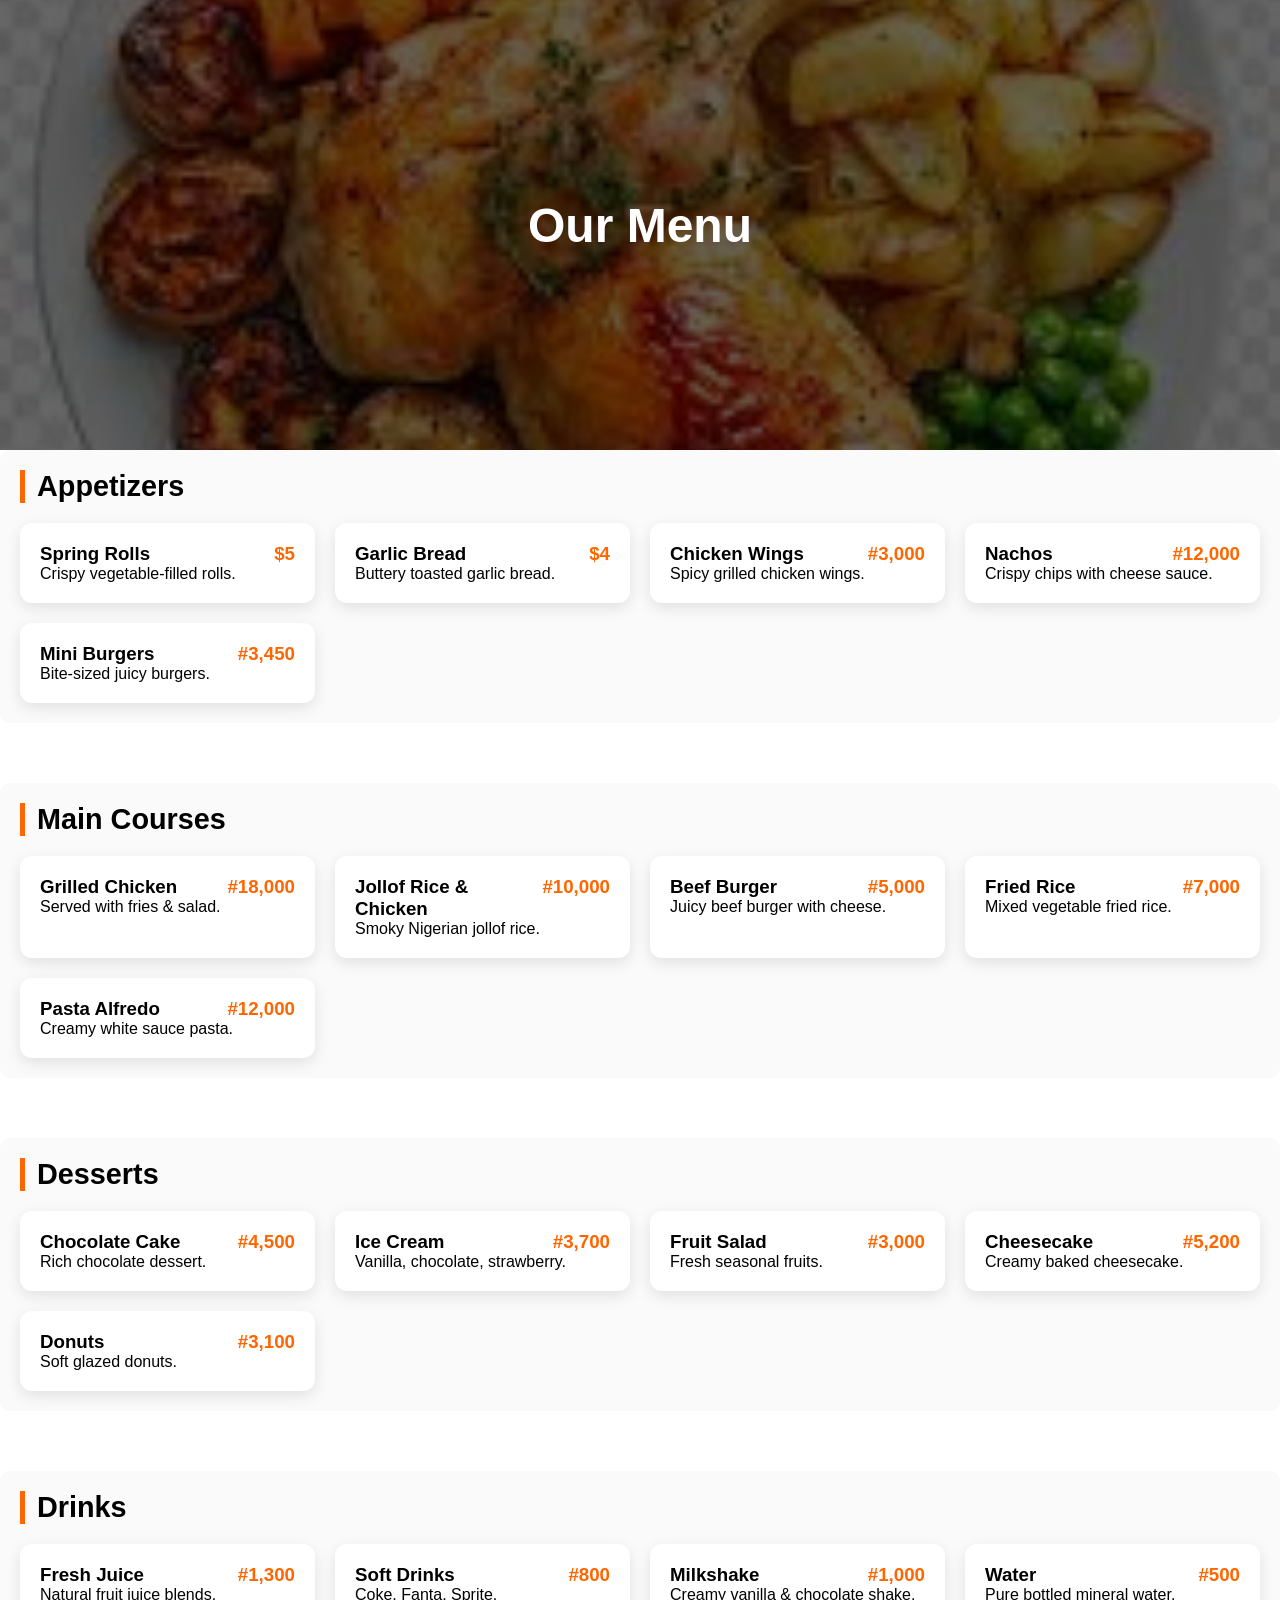
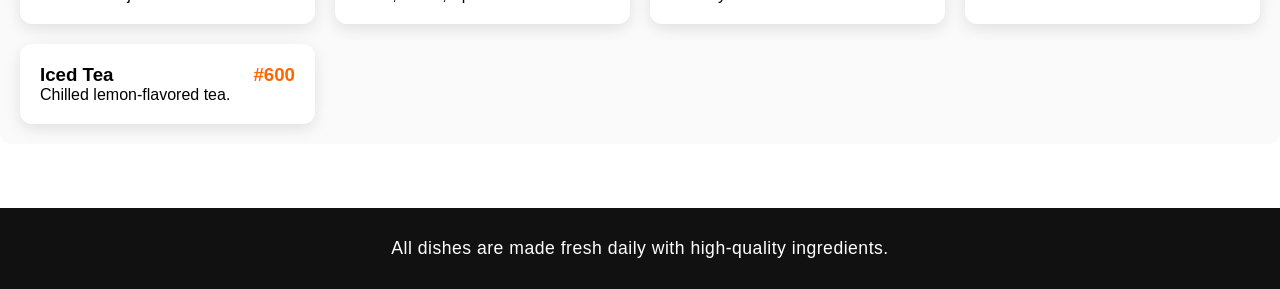
==== index.html @ b1b82299 "A modern, responsive restaurant website built with HTML and CSS. It features a clean design, menu, a" ====
<!DOCTYPE html>
<html lang="en">
<head>
    <meta charset="UTF-8">
    <meta name="viewport" content="width=device-width, initial-scale=1.0">
    <title>Our Menu - Urban Bites</title>

    <link rel="stylesheet" href="./css/sytles.css">
</head>
<body>

<!-- HERO -->
<section class="menu-hero">
    <div class="overlay">
        <h1>Our Menu</h1>
    </div>
</section>

<!-- MENU CONTAINER -->
<section class="menu-container">

    <!-- APPETIZERS -->
    <div class="category">
        <h2>Appetizers</h2>
        <div class="grid">

            <div class="card">
                <h3>Spring Rolls <span>$5</span></h3>
                <p>Crispy vegetable-filled rolls.</p>
            </div>

            <div class="card">
                <h3>Garlic Bread <span>$4</span></h3>
                <p>Buttery toasted garlic bread.</p>
            </div>

            <div class="card">
                <h3>Chicken Wings <span>#3,000</span></h3>
                <p>Spicy grilled chicken wings.</p>
            </div>

            <div class="card">
                <h3>Nachos <span>#12,000</span></h3>
                <p>Crispy chips with cheese sauce.</p>
            </div>

            <div class="card">
                <h3>Mini Burgers <span>#3,450</span></h3>
                <p>Bite-sized juicy burgers.</p>
            </div>

        </div>
    </div>

    <!-- MAIN COURSES -->
    <div class="category">
        <h2>Main Courses</h2>
        <div class="grid">

            <div class="card">
                <h3>Grilled Chicken <span>#18,000</span></h3>
                <p>Served with fries & salad.</p>
            </div>

            <div class="card">
                <h3>Jollof Rice & Chicken <span>#10,000</span></h3>
                <p>Smoky Nigerian jollof rice.</p>
            </div>

            <div class="card">
                <h3>Beef Burger <span>#5,000</span></h3>
                <p>Juicy beef burger with cheese.</p>
            </div>

            <div class="card">
                <h3>Fried Rice <span>#7,000</span></h3>
                <p>Mixed vegetable fried rice.</p>
            </div>

            <div class="card">
                <h3>Pasta Alfredo <span>#12,000</span></h3>
                <p>Creamy white sauce pasta.</p>
            </div>

        </div>
    </div>

    <!-- DESSERTS -->
    <div class="category">
        <h2>Desserts</h2>
        <div class="grid">

            <div class="card">
                <h3>Chocolate Cake <span>#4,500</span></h3>
                <p>Rich chocolate dessert.</p>
            </div>

            <div class="card">
                <h3>Ice Cream <span>#3,700</span></h3>
                <p>Vanilla, chocolate, strawberry.</p>
            </div>

            <div class="card">
                <h3>Fruit Salad <span>#3,000</span></h3>
                <p>Fresh seasonal fruits.</p>
            </div>

            <div class="card">
                <h3>Cheesecake <span>#5,200</span></h3>
                <p>Creamy baked cheesecake.</p>
            </div>

            <div class="card">
                <h3>Donuts <span>#3,100</span></h3>
                <p>Soft glazed donuts.</p>
            </div>

        </div>
    </div>

    <!-- DRINKS -->
    <div class="category">
        <h2>Drinks</h2>
        <div class="grid">

            <div class="card">
                <h3>Fresh Juice <span>#1,300</span></h3>
                <p>Natural fruit juice blends.</p>
            </div>

            <div class="card">
                <h3>Soft Drinks <span>#800</span></h3>
                <p>Coke, Fanta, Sprite.</p>
            </div>

            <div class="card">
                <h3>Milkshake <span>#1,000</span></h3>
                <p>Creamy vanilla & chocolate shake.</p>
            </div>

            <div class="card">
                <h3>Water <span>#500</span></h3>
                <p>Pure bottled mineral water.</p>
            </div>

            <div class="card">
                <h3>Iced Tea <span>#600</span></h3>
                <p>Chilled lemon-flavored tea.</p>
            </div>

        </div>
    </div>

</section>

<!-- NOTE -->
<section class="note">
    <p>All dishes are made fresh daily with high-quality ingredients.</p>
</section>

</body>
</html>
---- css/sytles.css ----
/* RESET */
* {
    margin: 0;
    padding: 0;
    box-sizing: border-box;
    font-family: 'Segoe UI', sans-serif;
}

/* HERO */
.menu-hero {
    height: 50vh;
    background:  url('./image/images3.jpg') center/cover no-repeat;
    position: relative;
    color: rgba(12 , 37, 27);
}

.overlay {
    background: rgba(0,0,0,0.6);
    height: 100%;
    display: flex;
    flex-direction: column;
    justify-content: center;
    align-items: center;
    color:white;
    text-align: center;
}

.overlay h1 {
    font-size: 3rem;
}

.overlay p {
    margin-top: 10px;
    font-size: 1.2rem;
}

/* MENU TABS */

.menu-tabs {
    display: flex;
    justify-content: center;
    gap: 15px;
    margin: 30px 0;
    margin-bottom: 30px;
}

.tab-btn {
    padding: 10px 20px;
    border: none;
    background: #eee;
    cursor: pointer;
    border-radius: 20px;
    transition: 0.3s;
}

.tab-btn.active,
.tab-btn:hover {
    background: #ff6600;
    color: white;
}

/* CONTENT */
.menu-content {
    padding: 20px 10%;
}

.tab-content {
    display: block;
}

.tab-content.active {
    display: block;
}

.category {
    margin-bottom: 60px;
    padding: 20px;
    border-radius: 10px;
    background: #fafafa;
}
.category h2 {
    font-size: 1.8rem;
    margin-bottom: 20px;
    border-left: 5px solid #ff6600;
    padding-left: 12px;
}

/* GRID + CARD (reuse previous styles) */
.grid {
    display: grid;
    grid-template-columns: repeat(auto-fit, minmax(250px, 1fr));
    gap: 20px;
}

.card {
    background: #fff;
    padding: 20px;
    border-radius: 12px;
    box-shadow: 0 5px 15px rgba(0,0,0,0.1);
    transition: 0.3s;
}

.card:hover {
    transform: translateY(-8px);
}

.card h3 {
    display: flex;
    justify-content: space-between;
}

.card span {
    color: #ff6600;
}

.note {
    text-align: center;
    padding: 30px 20px;
    background: #111;
    color: white;
    font-size: 1.1rem;
    font-weight: 500;
    letter-spacing: 0.5px;
    border-top: 4px solid;
}

@media (max-width: 900px) {
    .grid {
        grid-template-columns: repeat(2, 1fr);
    }
}

@media (max-width: 600px) {
    .grid {
        grid-template-columns: 1fr;
    }
}
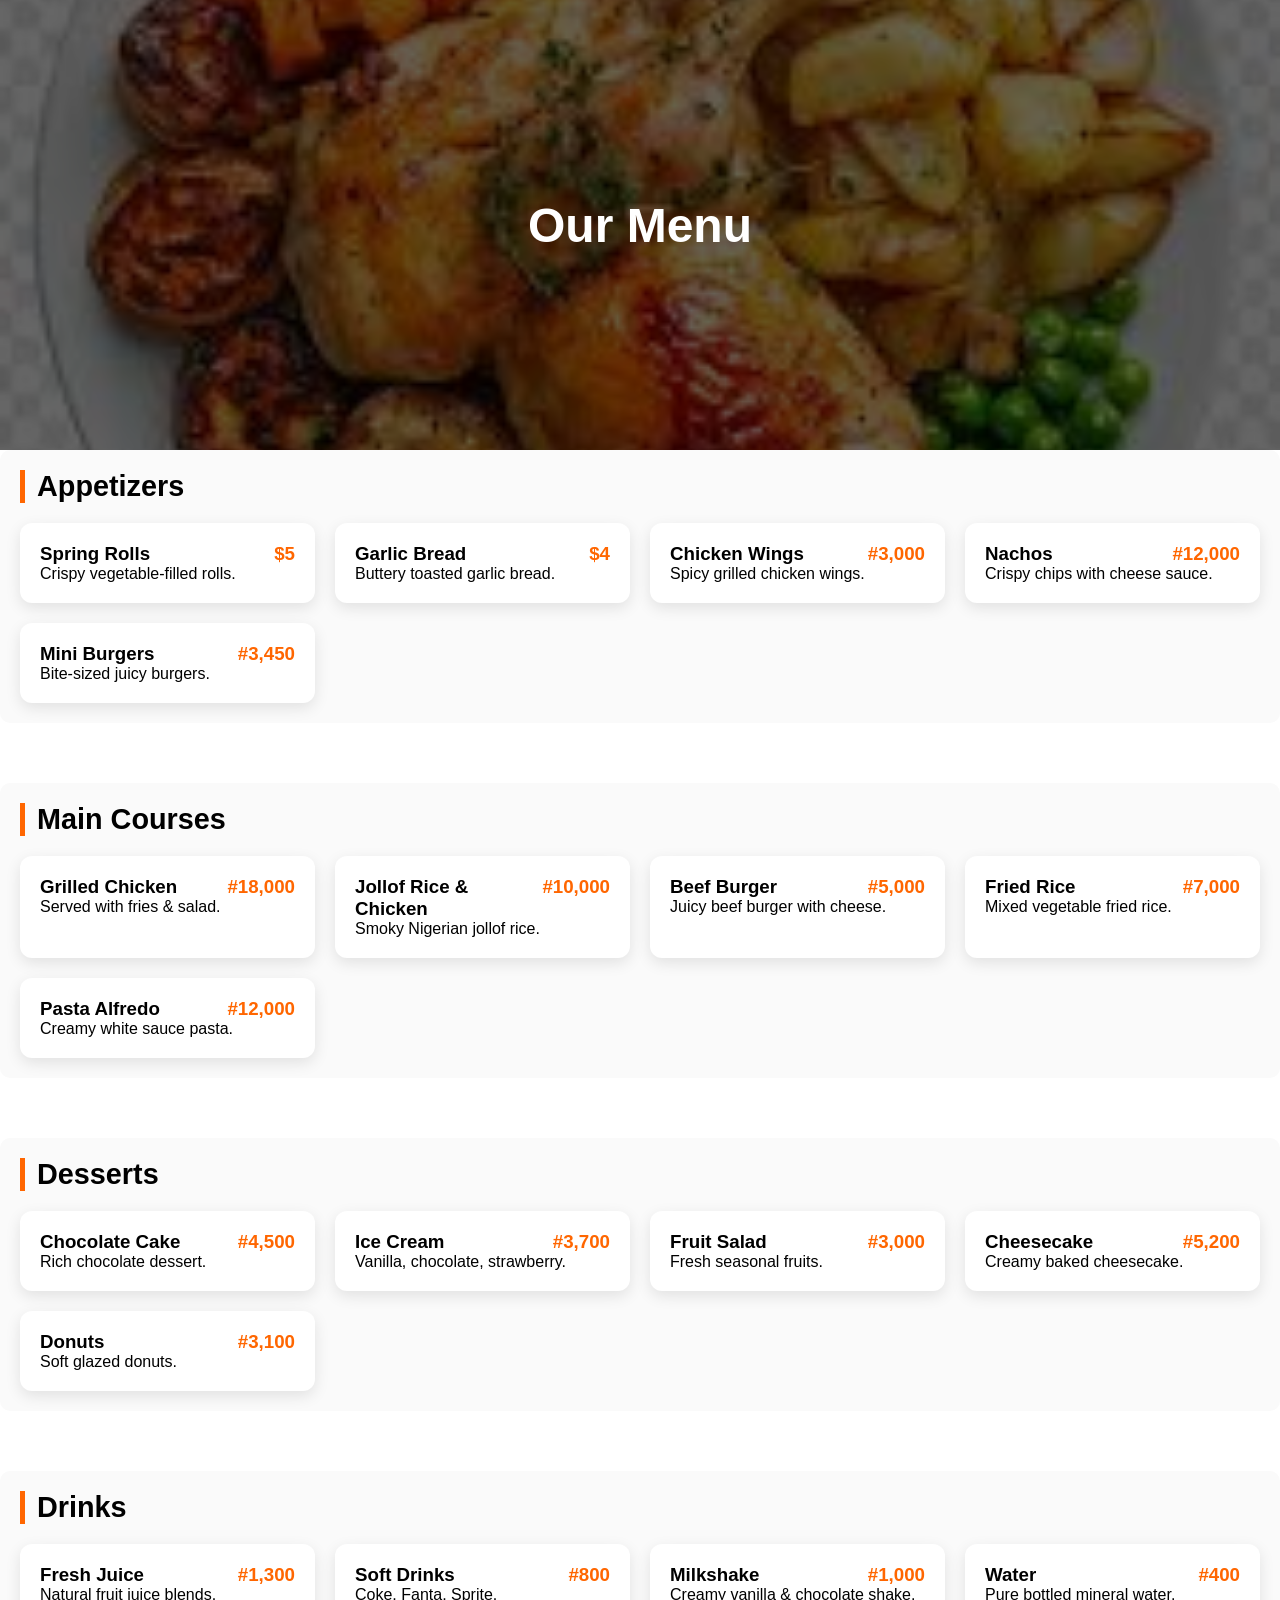
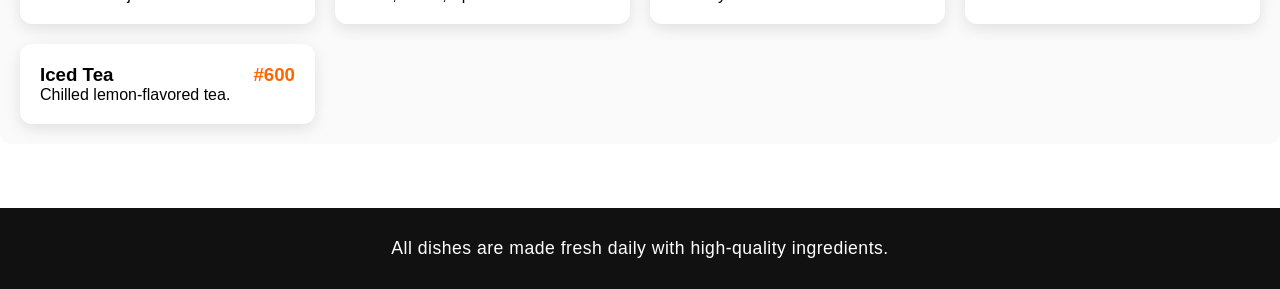
==== commit 754151e9: "update water amount" ====
--- a/index.html
+++ b/index.html
@@ -139,7 +139,7 @@
             </div>
 
             <div class="card">
-                <h3>Water <span>#500</span></h3>
+                <h3>Water <span>#400</span></h3>
                 <p>Pure bottled mineral water.</p>
             </div>
 
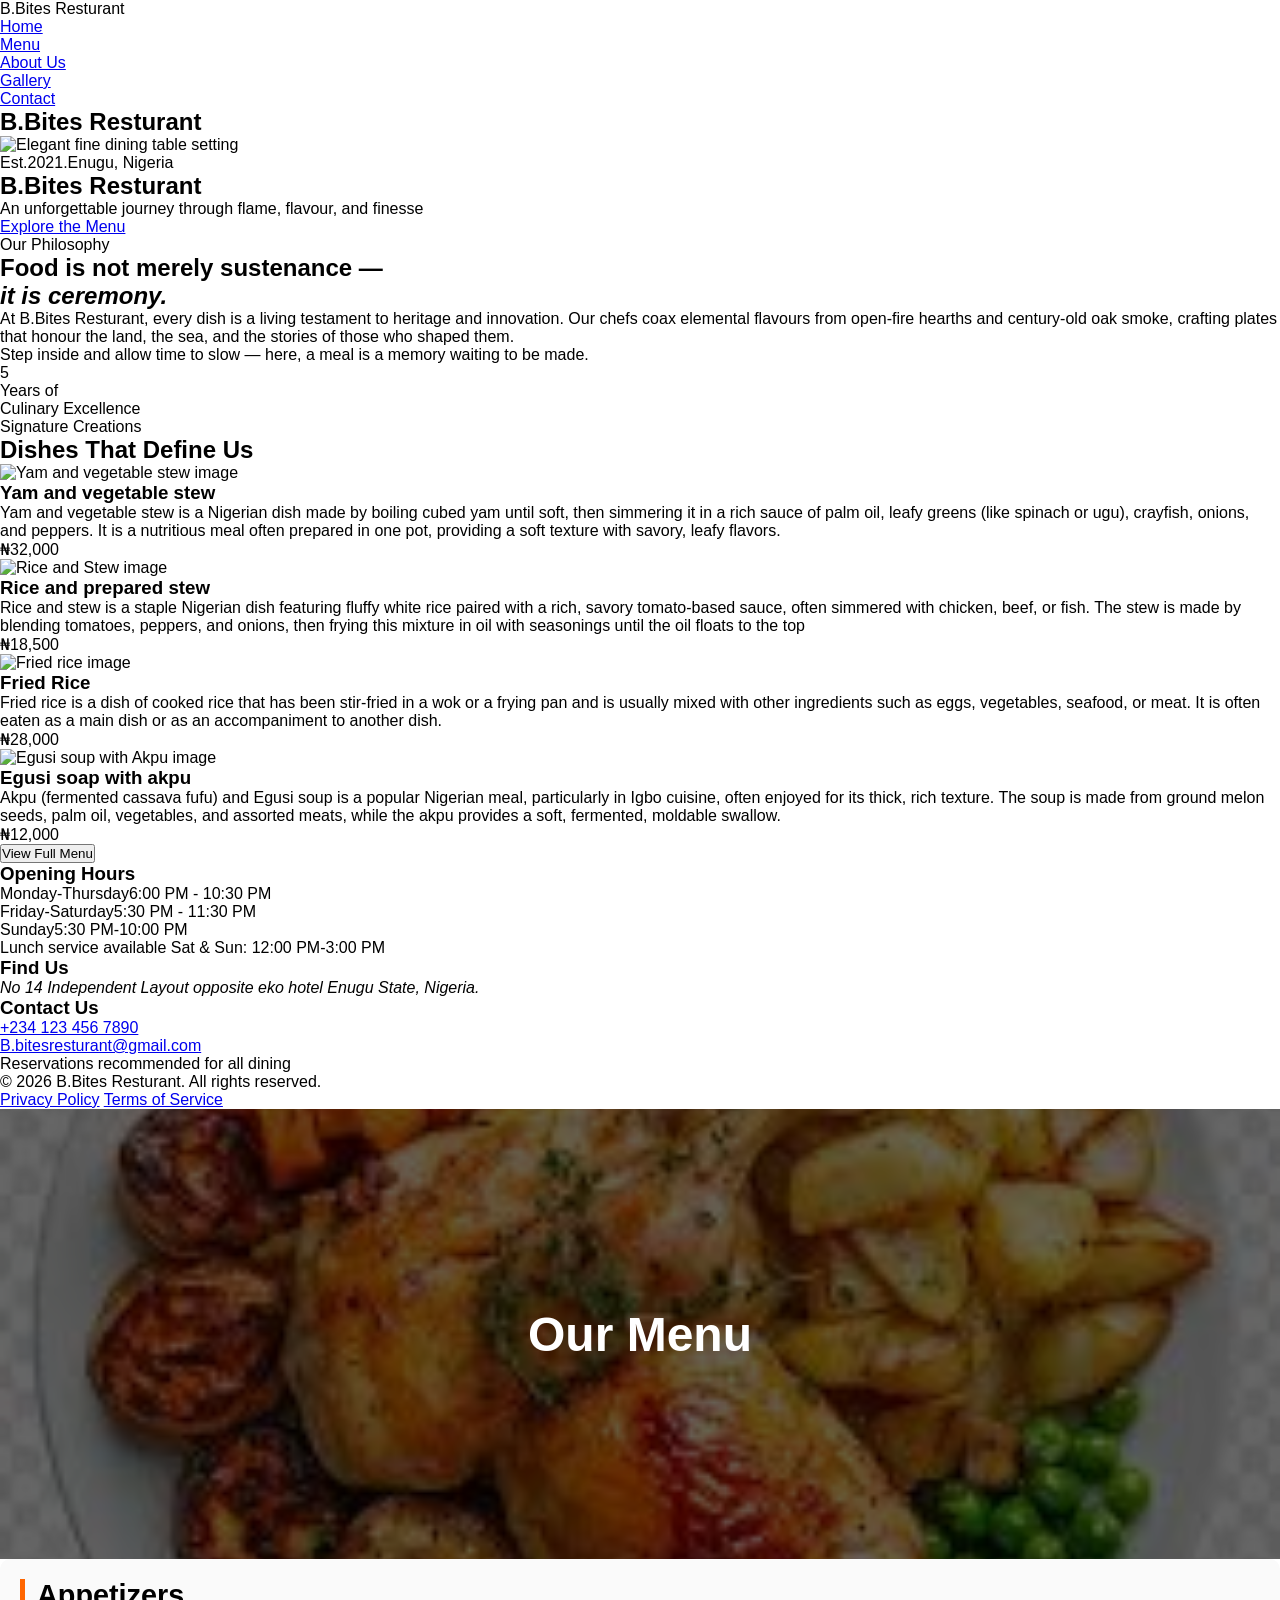
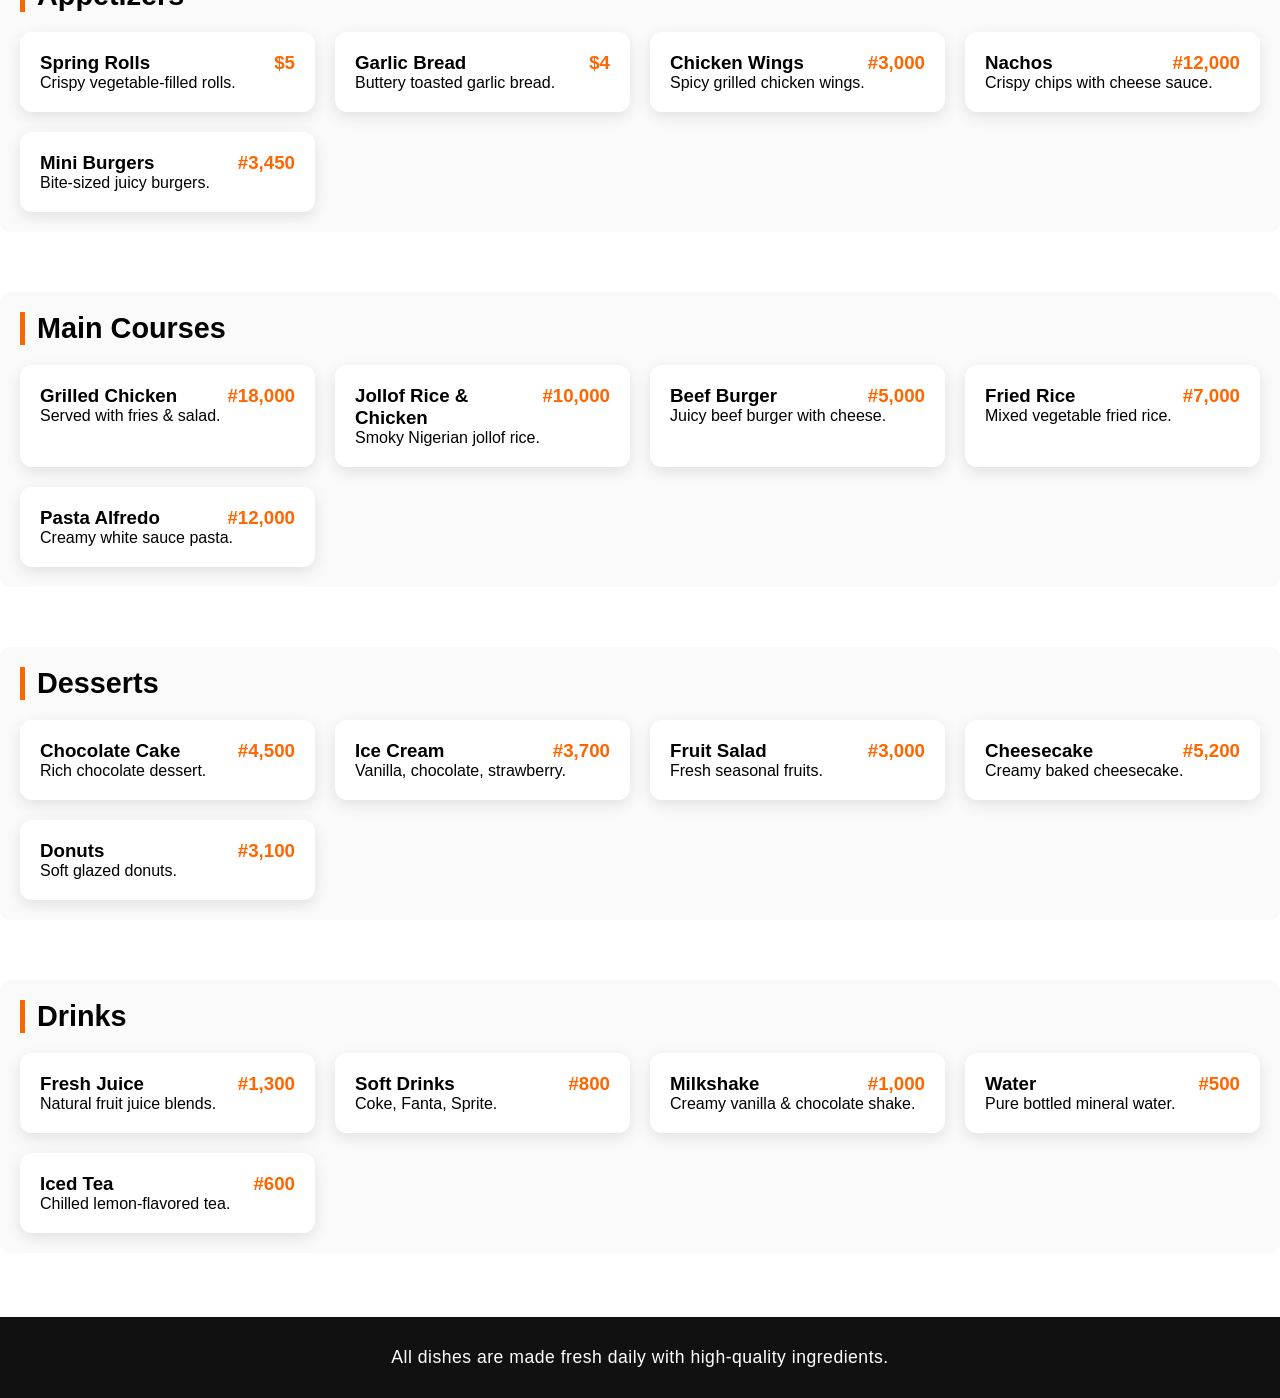
==== commit 88b8c7f7: "feat:add hero/nav section" ====
--- a/index.html
+++ b/index.html
@@ -8,6 +8,197 @@
     <link rel="stylesheet" href="./css/sytles.css">
 </head>
 <body>
+  <!--FONT AWESOME LINK-->
+  <link rel="stylesheet" href="https://cdnjs.cloudflare.com/ajax/libs/font-awesome/7.0.1/css/all.min.css" integrity="sha512-2SwdPD6INVrV/lHTZbO2nodKhrnDdJK9/kg2XD1r9uGqPo1cUbujc+IYdlYdEErWNu69gVcYgdxlmVmzTWnetw==" crossorigin="anonymous" referrerpolicy="no-referrer" />
+
+</head>
+<body>
+
+  <!--NAVIGATION AND HERO SECTION BY NNEKWELUGO CHIJIOKE EMMANUEL-->
+
+  <header class="nav">
+     <nav class="navbar">
+      <div class="nav-logo">
+        <span>B.Bites </span>
+        <span>Resturant</span>
+      </div>
+     <span><i class="fa-solid fa-bars"></i></span>
+      <ul class="nav-links" id="navLinks">
+        <li><a href="index.html">Home</a></li>
+        <li><a href="menu.html">Menu</a></li>
+        <li><a href="about us">About Us</a></li>
+        <li><a href="gallery.html">Gallery</a></li>
+        <li><a href="contact.html">Contact</a></li>
+      </ul>
+    </nav>
+  </header>
+
+  <main>
+
+    <!-- HERO SECTION -->
+    <section class="hero">
+      <h1>B.Bites Resturant</h1>
+      <div class="hero-image">
+      <img
+          src="images/Resturant dining image.jpg"
+          alt="Elegant fine dining table setting"/>
+      </div>
+      <div class="hero-content">
+        <p class="hero-eyebrow">Est.2021.Enugu, Nigeria</p>
+        <h1>B.Bites Resturant</h1>
+        <p>An unforgettable journey through flame, flavour, and finesse</p>
+        <div class="hero-actions">
+          <a href="menu.html" class="hero-button">Explore the Menu</a>
+        </div>
+      </div>
+    </section>
+
+    <!--WELCOME side-->
+    <section class="welcome">
+        <div>
+          <p>Our Philosophy</p>
+        </div>
+        <div class="welcome-body">
+          <h2 class="welcome-heading">
+            Food is not merely sustenance —<br/>
+            <em>it is ceremony.</em>
+          </h2>
+          <p class="welcome-text">
+            At B.Bites Resturant, every dish is a living testament to heritage and innovation. 
+            Our chefs coax elemental flavours from open-fire hearths and century-old oak 
+            smoke, crafting plates that honour the land, the sea, and the stories of those 
+            who shaped them.
+          </p>
+          <p>
+            Step inside and allow time to slow — here, a meal is a memory waiting to be made.
+          </p>
+        <div class="welcome-accent">
+          <div class="accent-number">5</div>
+          <div class="accent-label">Years of<br/>Culinary Excellence</div>
+        </div>
+      </div>
+    </section>
+
+    <!-- FEATURED DISHES-->
+    <section class="dishes">
+      <div class="container">
+        <div class="section-1">
+          <span >Signature Creations</span>
+          <h2>Dishes That Define Us</h2>
+        </div>
+        <div class="dishes-grid">
+
+          <article class="dish-1">
+            <div class="dish-img-wrap">
+              <img
+                src="images/Yam and vegetable stew.jpg"
+                alt="Yam and vegetable stew image"/>
+            </div>
+            <div class="dish-info">
+              <h3 class="dish-name">Yam and vegetable stew</h3>
+              <p class="dish-desc">Yam and vegetable stew is a Nigerian dish made by boiling cubed yam until soft, then simmering it in a rich sauce of palm oil, leafy greens (like spinach or ugu), crayfish, onions, and peppers. It is a nutritious meal often prepared in one pot, providing a soft texture with savory, leafy flavors. </p>
+              <span class="dish-price">₦32,000</span>
+            </div>
+          </article>
+
+          <article class="dish-2">
+            <div class="dish-img-wrap">
+              <img
+                src="images/stew and rice image.jpg"
+                alt="Rice and Stew image"
+              />
+            </div>
+            <div class="dish-info">
+              <h3 class="dish-name">Rice and prepared stew</h3>
+              <p class="dish-desc">Rice and stew is a staple Nigerian dish featuring fluffy white rice paired with a rich, savory tomato-based sauce, often simmered with chicken, beef, or fish. The stew is made by blending tomatoes, peppers, and onions, then frying this mixture in oil with seasonings until the oil floats to the top</p>
+              <span class="dish-price">₦18,500</span>
+            </div>
+          </article>
+
+          <article class="dish-3">
+            <div class="dish-img-wrap">
+              <img
+                src="images/Fried rice.jpg"
+                alt="Fried rice image"/>
+            </div>
+            <div class="dish-info">
+              <h3 class="dish-name">Fried Rice</h3>
+              <p class="dish-desc">Fried rice is a dish of cooked rice that has been stir-fried in a wok or a frying pan and is usually mixed with other ingredients such as eggs, vegetables, seafood, or meat. It is often eaten as a main dish or as an accompaniment to another dish. </p>
+              <span class="dish-price">₦28,000</span>
+            </div>
+          </article>
+
+          <article class="dish-4">
+            <div class="dish-img-wrap">
+              <img
+                src="images/Egusi soup with Akpu.jpg"
+                alt="Egusi soup with Akpu image" 
+                class="dish-img"
+              />
+            </div>
+              <h3 class="disish-categh-name">Egusi soap with akpu</h3>
+              <p class="dish-desc">Akpu (fermented cassava fufu) and Egusi soup is a popular Nigerian meal, particularly in Igbo cuisine, often enjoyed for its thick, rich texture. The soup is made from ground melon seeds, palm oil, vegetables, and assorted meats, while the akpu provides a soft, fermented, moldable swallow.</p>
+              <span class="dish-price">₦12,000</span>
+            </div>
+          </article>
+
+        </div>
+      </div>
+    </section>
+
+    <button>View Full Menu</button>
+    
+    <!-- HOURS & LOCATION -->
+    <section class="info-strip">
+      <div class="container info-grid">
+
+        <div class="info-block">
+          <div class="clock"><i class="fa-solid fa-clock"></i></div>
+          <h3 class="info-heading">Opening Hours</h3>
+          <ul class="info-list">
+            <li><span>Monday-Thursday</span><span>6:00 PM - 10:30 PM</span></li>
+            <li><span>Friday-Saturday</span><span>5:30 PM - 11:30 PM</span></li>
+            <li><span>Sunday</span><span>5:30 PM-10:00 PM</span></li>
+          </ul>
+          <p class="info-note">Lunch service available Sat & Sun: 12:00 PM-3:00 PM</p>
+        </div>
+
+        <div class="info-divider"></div>
+
+        <div class="info-block">
+          <div class="info-icon"><i class="fa-solid fa-info"></i></div>
+          <h3 class="info-heading">Find Us</h3>
+          <address class="info-address">
+            No 14 Independent Layout opposite eko hotel Enugu State, Nigeria.
+          </address>
+        </div>
+
+        <div class="info-divider"></div>
+
+        <div class="info-block">
+          <div class="info-icon"><i class="fa-solid fa-square-phone"></i></div>
+          <h3 class="info-heading">Contact Us</h3>
+          <p class="info-contact"><a href="tel:+2341234567890">+234 123 456 7890</a></p>
+          <p class="info-contact"><a href="mailtoB.bitesresturant@gmail.com">B.bitesresturant@gmail.com</a></p>
+          <p class="info-note">Reservations recommended for all dining</p>
+        </div>
+</div>
+    </section>
+
+  </main>
+
+  <!--  FOOTER -->
+  <footer class="footer">
+   <div class="footer-bottom">
+      <p>&copy; 2026 B.Bites Resturant. All rights reserved.</p>
+      <div class="footer-legal">
+        <a href="#">Privacy Policy</a>
+        <a href="#">Terms of Service</a>
+      </div>
+    </div>
+  </footer>
+</body>
+</html>
 
 <!-- HERO -->
 <section class="menu-hero">
@@ -139,7 +330,7 @@
             </div>
 
             <div class="card">
-                <h3>Water <span>#400</span></h3>
+                <h3>Water <span>#500</span></h3>
                 <p>Pure bottled mineral water.</p>
             </div>
 
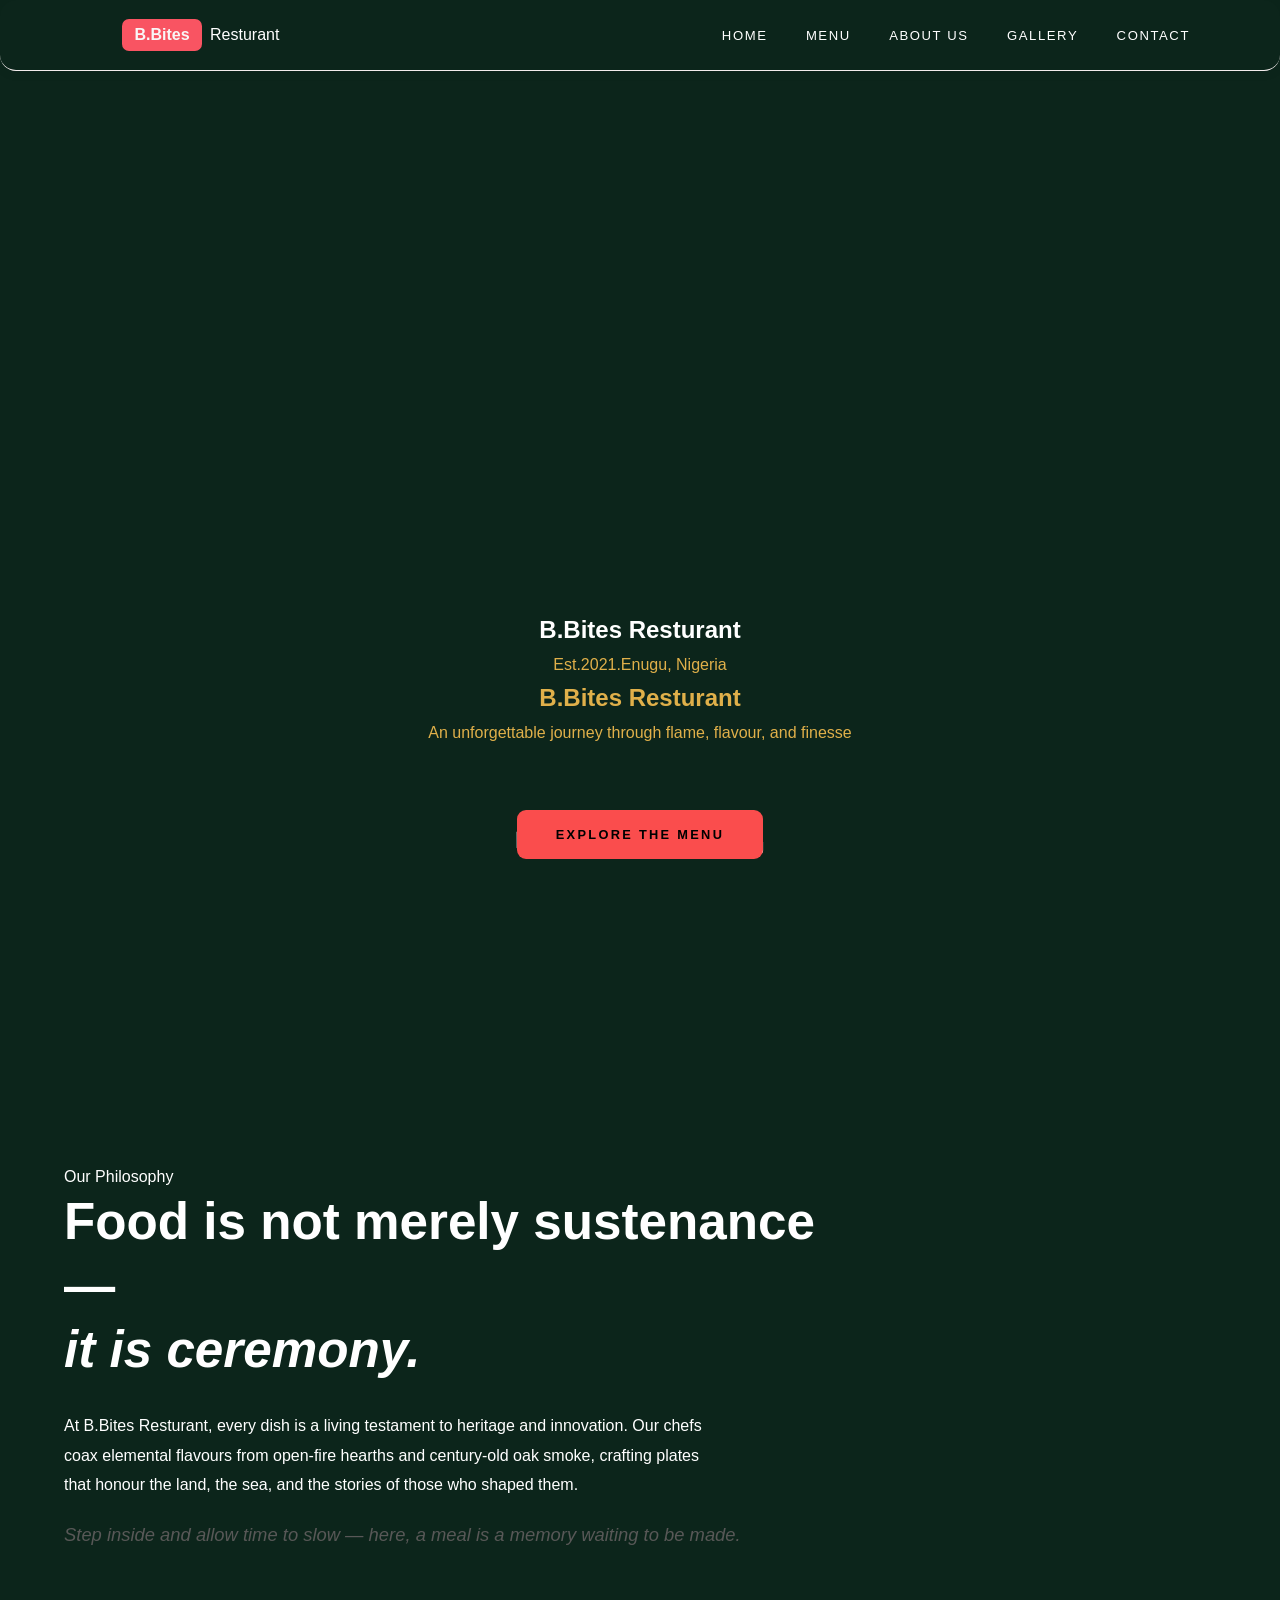
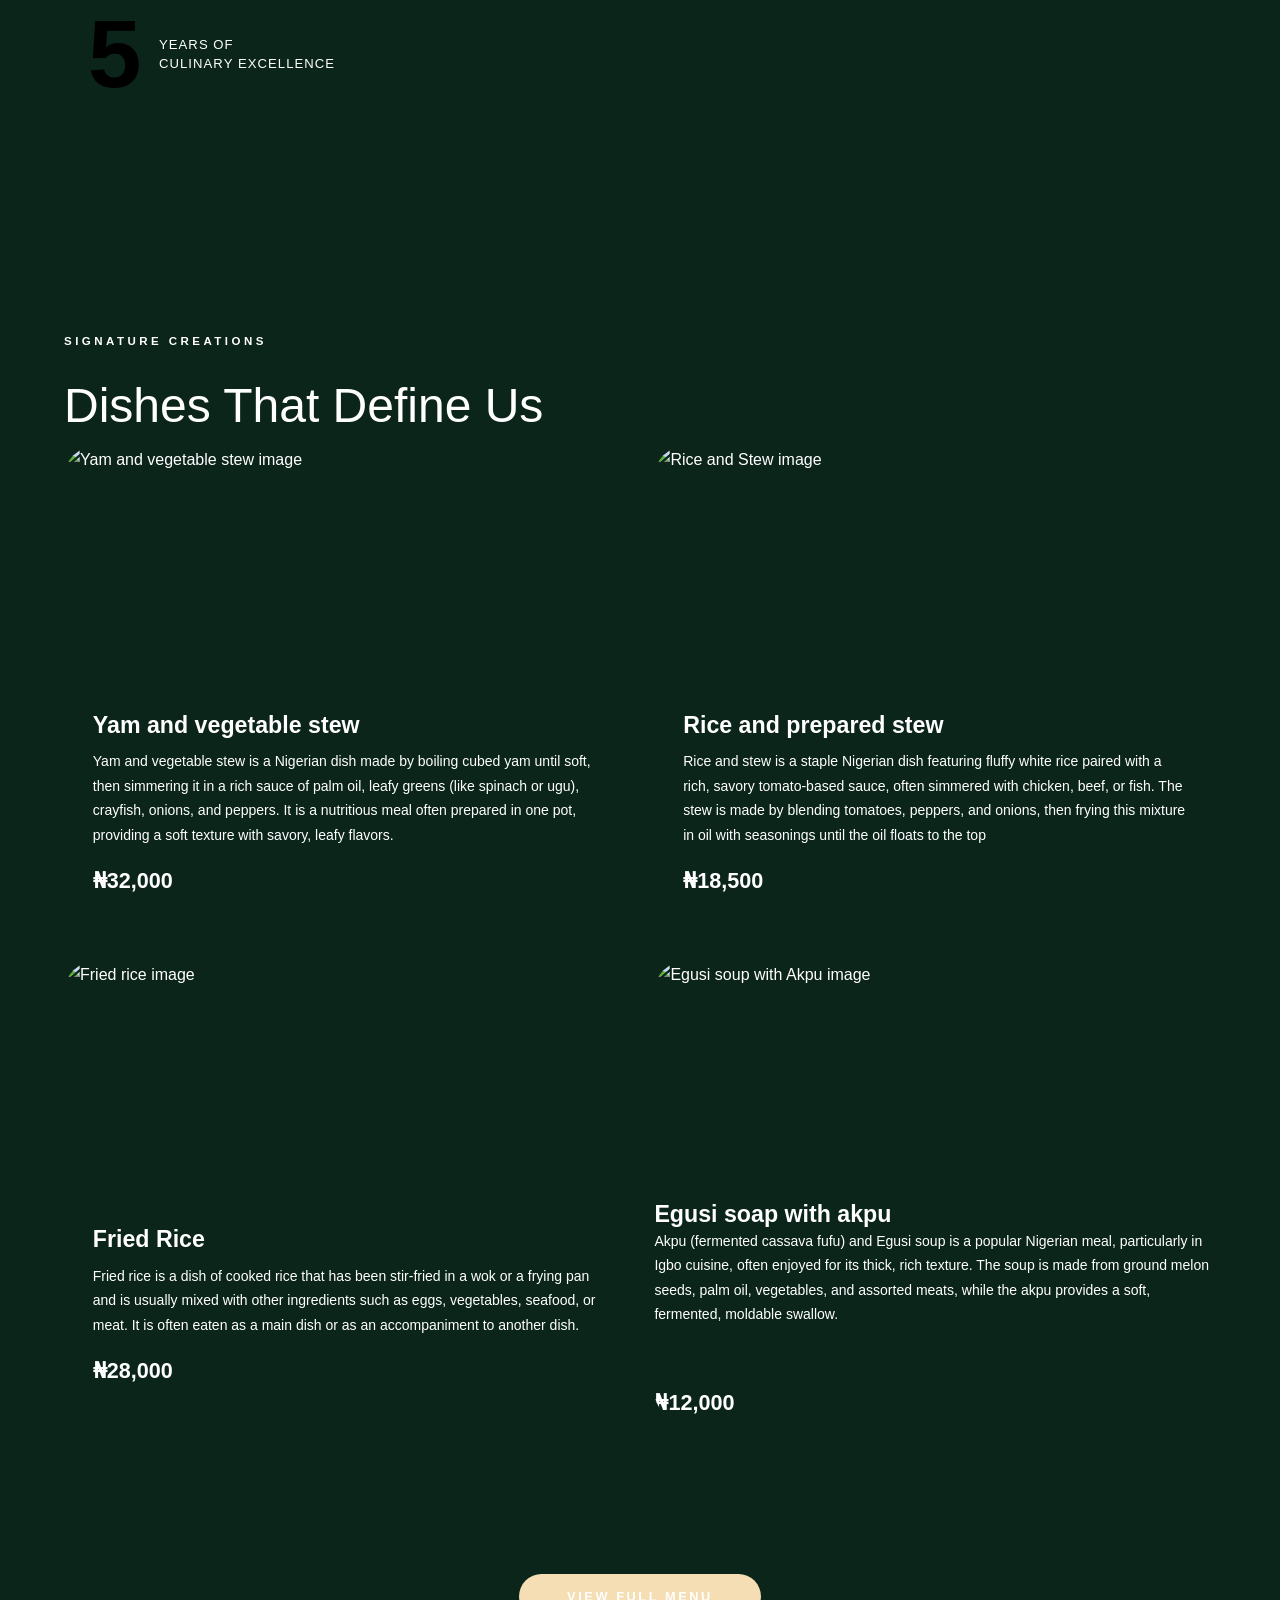
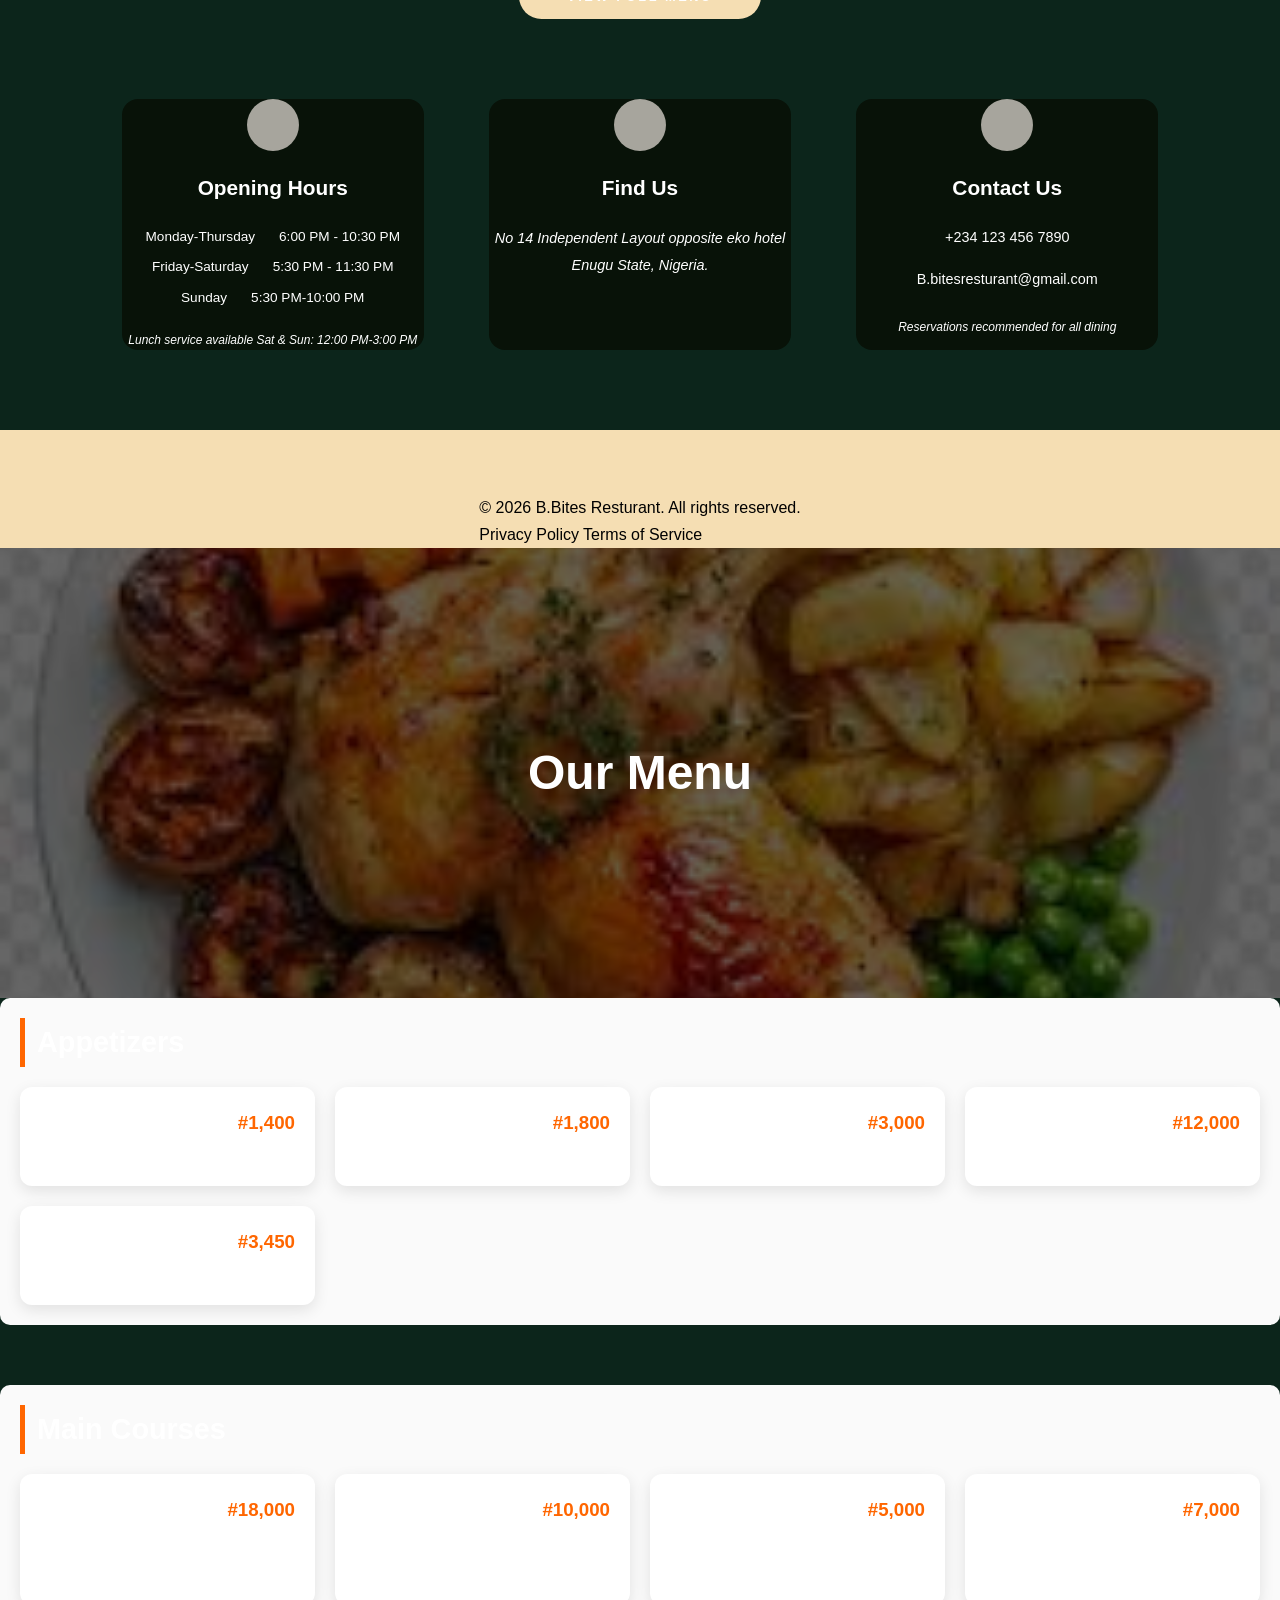
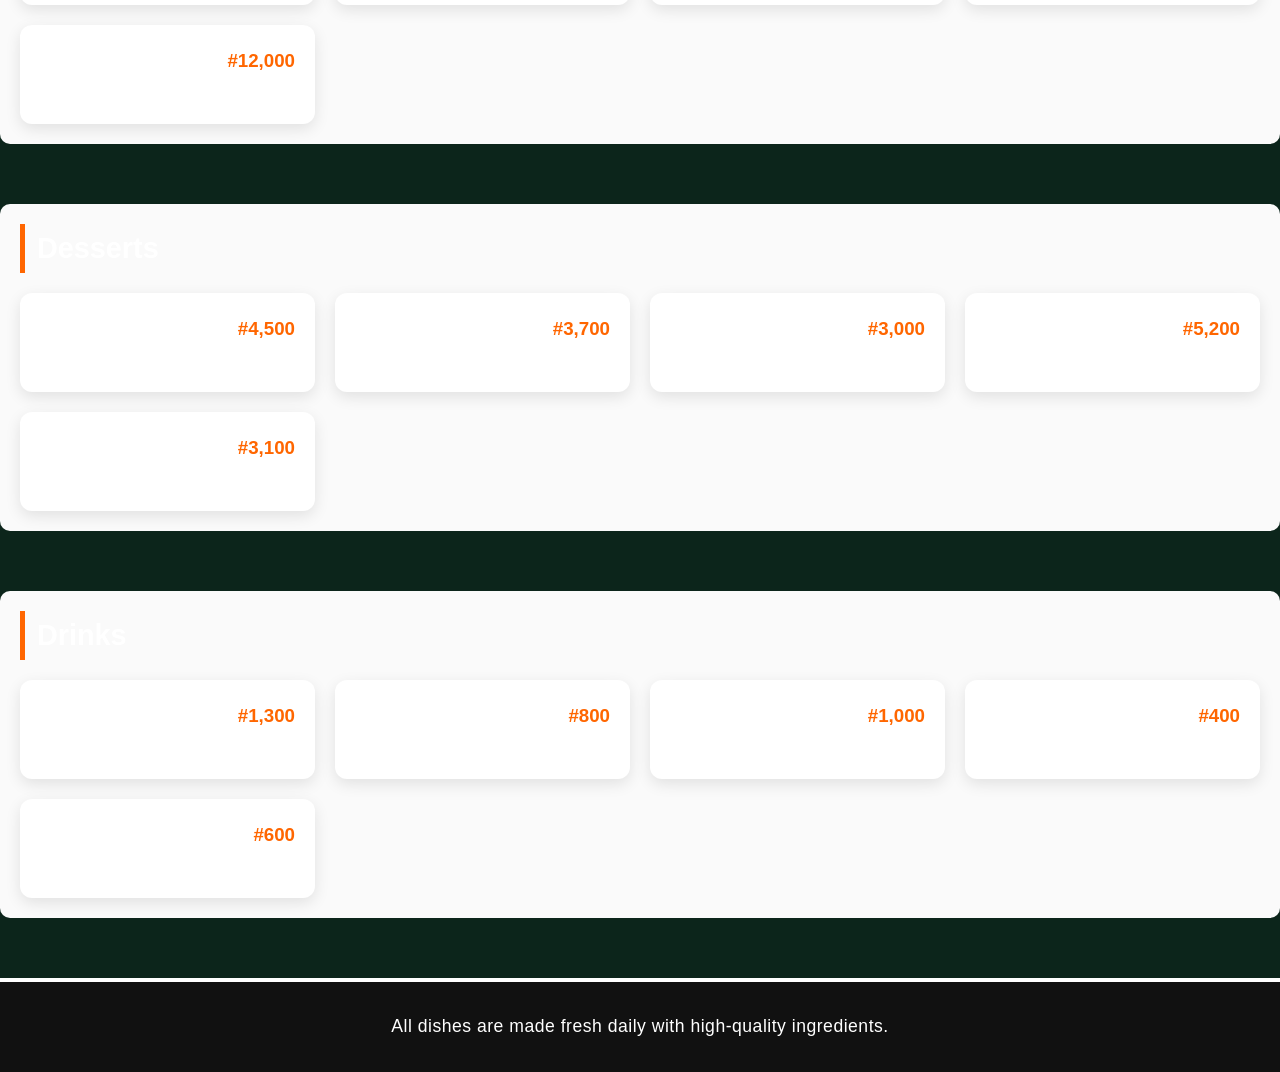
==== commit a2c4a4f6: "Merge d040951d40df45c15a6e713cb26ddc116a1fbc44 into 90fe5f5bc59bd21329e10acb26835ea986e03c39" ====
--- a/index.html
+++ b/index.html
@@ -216,12 +216,12 @@
         <div class="grid">
 
             <div class="card">
-                <h3>Spring Rolls <span>$5</span></h3>
+                <h3>Spring Rolls <span>#1,400</span></h3>
                 <p>Crispy vegetable-filled rolls.</p>
             </div>
 
             <div class="card">
-                <h3>Garlic Bread <span>$4</span></h3>
+                <h3>Garlic Bread <span>#1,800</span></h3>
                 <p>Buttery toasted garlic bread.</p>
             </div>
 
@@ -330,7 +330,7 @@
             </div>
 
             <div class="card">
-                <h3>Water <span>#500</span></h3>
+                <h3>Water <span>#400</span></h3>
                 <p>Pure bottled mineral water.</p>
             </div>
 
--- a/css/sytles.css
+++ b/css/sytles.css
@@ -4,6 +4,649 @@
     padding: 0;
     box-sizing: border-box;
     font-family: 'Segoe UI', sans-serif;
+}
+html {
+  scroll-behavior: smooth;
+  font-size: 16px;
+}
+
+body {
+  font-family: sans-serif;
+  color: white;
+  line-height: 1.7;
+  -webkit-font-smoothing: antialiased;
+  overflow-x: hidden;
+  background-color: rgb(12,37,27) ;
+}
+
+
+img {
+  display: block;
+  max-width: 100%;
+  height: auto;
+}
+
+a {
+  text-decoration: none;
+  color: inherit;
+  transition: color var(--transition);
+}
+
+ul {
+  list-style: none;
+}
+
+
+
+.container {
+  width: 90%;
+  max-width: 1200px;
+  margin: 0 auto;
+}
+
+/* NAVIGATION  */
+.nav {
+  position: sticky;
+  top: 0;
+  z-index: 1000;        
+  background-color: rgb(12,37,27) ;
+  border-bottom: 1px solid rgb(243, 236, 236);
+  box-shadow: 0 2px 12px rgba(0,0,0,0.06);
+  border-radius: 1rem;
+}
+
+.navbar {
+  display: flex;
+  align-items: center;
+  justify-content: space-between;
+  max-width: 1100px;
+  margin: 0 auto;
+  height: 70px;
+  
+}
+
+/* Logo — two spans I styled differently */
+.nav-logo {
+   display: flex;
+    gap: 0.5rem;
+    align-items: center;
+    margin: 2rem;
+}
+
+.nav-logo span:nth-child(1) {
+    background-color: rgb(249, 84, 98);
+    color: rgb(249, 246, 246);
+    display: flex;
+    justify-content: center;
+    align-items: center;
+    width: 5rem;
+    height: 2rem;
+    font-weight: 600;
+    border-radius: 7px;
+}
+
+
+
+/* Hamburger icon — hidden on desktop, shown on mobile */
+.navbar > span {
+  display: flex;
+  font-size: 1.4rem;
+  cursor: pointer;
+}
+.nav-links {
+  display: flex;
+  gap: 2.4rem;
+  align-items: center;
+}
+
+.nav-links li a {
+  font-family: var(--ff-body);
+  font-size: 0.82rem;
+  font-weight: 500;
+  letter-spacing: 0.12em;
+  text-transform: uppercase;
+  color: var(--clr-cream-dim);
+  position: relative;
+  padding-bottom: 4px;
+}
+
+.nav-links li a::after {
+  content: '';
+  position: absolute;
+  bottom: 0;
+  left: 0;
+  width: 0;
+  height: 1px;
+  background: var(--clr-gold);
+  transition: width var(--transition);
+}
+
+.nav-links li a:hover {
+  color: blue;
+}
+
+
+
+/* Hamburger icon (mobile) */
+.navbar > span {
+  display: none;
+  font-size: 1.4rem;
+  color: var(--clr-gold);
+  cursor: pointer;
+}
+
+/* HERO SECTION */
+.hero {
+  position: relative;
+  min-height: 100vh;
+  display: flex;
+  flex-direction: column;
+  align-items: center;
+  justify-content: flex-end;
+  overflow: hidden;
+  padding-bottom: 7rem;
+}
+
+
+.hero-image {
+  position: absolute;
+  
+}
+
+.hero-image img {
+  width: 100%;
+  height: 100%;
+  object-fit: cover;
+  transform: scale(1.04);
+  
+}
+
+/* Hero content overlay */
+.hero-content {
+  position: relative;
+  z-index: 2;
+  text-align: center;
+  max-width: 700px;
+  padding: 0 1.5rem;
+  color: rgb(224, 176, 74);
+  animation: fadeUp 1.1s 0.3s both ease-out;
+}
+
+@keyframes fadeUp {
+  from { opacity: 0; transform: translateY(32px); }
+  to   { opacity: 1; transform: translateY(0); }
+}
+
+.hero-actions {
+  display: flex;
+  justify-content: center;
+  gap: 1rem;
+}
+
+.hero-button {
+  display: inline-block;
+  padding: 0.85rem 2.4rem;
+  background: rgb(250, 77, 77);
+  border-radius: 9px;
+  color: #000;
+  font-family: var(--ff-body);
+  font-size: 0.8rem;
+  font-weight: 600;
+  letter-spacing: 0.18em;
+  margin-top: 4rem;
+  text-transform: uppercase;
+  transition: background var(--transition), transform var(--transition), box-shadow var(--transition);
+}
+
+.hero-button:hover {
+  background: rgb(209, 209, 83);
+  transform: translateY(-2px);
+  box-shadow: 0 12px 30px rgba(200, 134, 58, 0.35);
+}
+
+.welcome {
+  background-color: rgb(12,37,27) ;
+  padding: 7rem 5%;
+  position: relative;
+  overflow: hidden;
+  margin-top: 5rem;
+}
+.welcome-body {
+  max-width: 760px;
+}
+
+.welcome-heading {
+  font-family: 'Gill Sans', 'Gill Sans MT', Calibri, 'Trebuchet MS', sans-serif;
+  font-size: clamp(2rem, 4vw, 3.4rem);
+  font-weight: 900;
+  line-height: 1.25;
+  color: var(--clr-cream);
+  margin-bottom: 1.8rem;
+}
+
+.welcome-text {
+  font-size: 1rem;
+  color: var(--clr-text-muted);
+  line-height: 1.85;
+  margin-bottom: 1.2rem;
+  max-width: 640px;
+}
+
+.welcome-body > p:nth-child(3) {
+  font-family: var(--ff-display);
+  font-size: 1.15rem;
+  font-style: italic;
+  color: rgb(88, 88, 87);
+  margin-bottom: 2.5rem;
+}
+
+/* Stats accent */
+.welcome-accent {
+  display: inline-flex;
+  align-items: center;
+  gap: 1.1rem;
+  padding-left: 1.5rem;
+  margin-top: 1rem;
+}
+
+.accent-number {
+  font-family: var(--ff-display);
+  font-size: 6rem;
+  font-weight: 700;
+  color: black;
+  line-height: 1;
+}
+
+.accent-label {
+  font-family: var(--ff-body);
+  font-size: 0.82rem;
+  font-weight: 500;
+  letter-spacing: 0.08em;
+  text-transform: uppercase;
+  color: var(--clr-cream-dim);
+  line-height: 1.5;
+}
+
+/* dishes section */
+.dishes {
+  padding: 7rem 0;
+  background-color: rgb(12,37,27) ;
+}
+
+.section {
+  text-align: center;
+  margin-bottom: 3.5rem;
+}
+
+.section-1 span {
+  display: inline-block;
+  font-family: var(--ff-body);
+  font-size: 0.72rem;
+  font-weight: 600;
+  letter-spacing: 0.3em;
+  text-transform: uppercase;
+  color: var(--clr-gold);
+  margin-bottom: 0.8rem;
+}
+
+.section-1 h2 {
+  font-family: var(--ff-display);
+  font-size: clamp(2rem, 4vw, 3rem);
+  font-weight: 400;
+  color: var(--clr-cream);
+}
+
+/* Dish grid: 2 columns on desktop */
+.dishes-grid {
+  display: grid;
+  grid-template-columns: repeat(2, 1fr);
+  gap: 1.8rem;
+}
+
+/* Dish card base */
+.dishes-grid > article {
+  background: var(--clr-surface);
+  border: 1px solid var(--clr-border);
+  border-radius: 2rem;
+  overflow: hidden;
+  transition: transform var(--transition), box-shadow var(--transition), border-color var(--transition);
+  display: flex;
+  flex-direction: column;
+}
+
+.dishes-grid > article:hover {
+  transform: translateY(-6px);
+  box-shadow: var(--shadow-card), var(--shadow-glow);
+  border-color: rgba(200, 134, 58, 0.4);
+}
+
+/* Image wrapper */
+.dish-img-wrap {
+  position: relative;
+  overflow: hidden;
+  height: 240px;
+}
+
+.dish-img-wrap img {
+  width: 100%;
+  height: 100%;
+  object-fit: cover;
+  transition: transform 0.65s cubic-bezier(0.4, 0, 0.2, 1);
+}
+
+.dishes-grid > article:hover .dish-img-wrap img {
+  transform: scale(1.06);
+}
+
+/* Badge */
+.dish-badge {
+  position: absolute;
+  top: 1rem;
+  left: 1rem;
+  background: var(--clr-gold);
+  color: var(--clr-bg);
+  font-family: var(--ff-body);
+  font-size: 0.65rem;
+  font-weight: 700;
+  letter-spacing: 0.15em;
+  text-transform: uppercase;
+  padding: 0.3rem 0.75rem;
+  border-radius: 2px;
+}
+
+/* Dish info */
+.dish-info {
+  padding: 1.6rem 1.8rem 2rem;
+  display: flex;
+  flex-direction: column;
+  gap: 0.6rem;
+  flex: 1;
+}
+
+.dish-name,
+.disish-categh-name {
+  font-family: var(--ff-display);
+  font-size: 1.45rem;
+  font-weight: 600;
+  color: var(--clr-cream);
+  line-height: 1.2;
+}
+
+.dish-desc {
+  font-family: var(--ff-body);
+  font-size: 0.875rem;
+  color: var(--clr-text-muted);
+  line-height: 1.75;
+  flex: 1;
+}
+
+.dish-price {
+  display: inline-block;
+  font-family: var(--ff-display);
+  font-size: 1.35rem;
+  font-weight: 600;
+  color: var(--clr-gold);
+  margin-top: 0.4rem;
+}
+
+/* Fix: dish-3 missing closing div for img-wrap */
+.dish-3 .dish-img-wrap {
+  height: 240px;
+}
+
+/* View Full Menu Button side */
+button {
+  display: block;
+  margin: 2.5rem auto 0;
+  padding: 0.95rem 3rem;
+  background: wheat;
+  border: 1px solid var(--clr-gold);
+  color: var(--clr-gold);
+  font-family: var(--ff-body);
+  font-size: 0.8rem;
+  font-weight: 600;
+  letter-spacing: 0.2em;
+  text-transform: uppercase;
+  border-radius: 5rem;
+  cursor: pointer;
+  transition: background var(--transition), color var(--transition), box-shadow var(--transition);
+}
+
+button:hover {
+  background: rgb(243, 188, 87);
+  color: var(--clr-bg);
+  box-shadow: 0 8px 28px rgba(200, 134, 58, 0.3);
+}
+
+/* HOURS & LOCATION */
+.info-strip {
+  background: var(--clr-surface);
+  border-top: 1px solid var(--clr-border);
+  border-bottom: 1px solid var(--clr-border);
+  padding: 5rem 5%;
+}
+
+.info-grid {
+  display: grid;
+  grid-template-columns: 1fr auto 1fr auto 1fr;
+  gap: 2rem;
+  justify-content: center;
+}
+
+.info-divider {
+  width: 1px;
+  height: 100%;
+  min-height: 140px;
+  background: linear-gradient(
+    to bottom,
+    transparent,
+    var(--clr-border) 30%,
+    var(--clr-border) 70%,
+    transparent
+  );
+  align-self: stretch;
+}
+
+/* Icon circles */
+.info-block {
+  display: flex;
+  flex-direction: column;
+  align-items: center;
+  text-align: center;
+  gap: 0.8rem;
+  background-color: rgb(8, 18, 8);
+  border-radius: 1rem;
+}
+
+.clock,
+.info-icon {
+  width: 52px;
+  height: 52px;
+  border-radius: 50%;
+  border: 1px solid var(--clr-gold-muted);
+  display: flex;
+  align-items: center;
+  justify-content: center;
+  color: var(--clr-gold);
+  font-size: 1.1rem;
+  margin-bottom: 0.4rem;
+  background: rgba(232, 225, 218, 0.714);
+}
+
+.info-heading {
+  font-family: var(--ff-display);
+  font-size: 1.3rem;
+  font-weight: 600;
+  color: var(--clr-cream);
+  margin-bottom: 0.4rem;
+}
+
+.info-list {
+  display: flex;
+  flex-direction: column;
+  align-items: center;
+  gap: 0.45rem;
+  width: 100%;
+}
+
+.info-list li {
+  display: flex;
+  justify-content: space-between;
+  gap: 1.5rem;
+  font-size: 0.85rem;
+  color: var(--clr-text-muted);
+}
+
+.info-list li span:first-child {
+  color: var(--clr-cream-dim);
+  font-weight: 500;
+}
+
+.info-note {
+  font-size: 0.75rem;
+  font-style: italic;
+  color: var(--clr-gold-muted);
+  margin-top: 0.5rem;
+}
+
+.info-address {
+  font-size: 0.9rem;
+  color: var(--clr-text-muted);
+  line-height: 1.9;
+  text-align: center;
+}
+
+.info-contact{
+  font-size: 0.9rem;
+  margin-bottom: 0.3rem;
+}
+
+.info-contact a {
+  color: var(--clr-gold-light);
+  transition: color var(--transition);
+}
+
+.info-contact a:hover {
+  color: var(--clr-cream);
+}
+
+/* FOOTER  */
+.footer {
+  background: wheat;
+  border-top: 1px solid var(--clr-border);
+  padding-top: 4rem;
+  color: #000;
+  display: flex;
+  flex-direction: column;
+  align-items: center;
+}
+
+/* SCROLL REVEAL ANIMATION  */
+@keyframes revealUp {
+  from { opacity: 0; transform: translateY(24px); }
+  to   { opacity: 1; transform: translateY(0); }
+}
+
+
+/*RESPONSIVE */
+@media (max-width: 900px) {
+  .dishes-grid {
+    grid-template-columns: 1fr;
+  }
+
+  .info-grid {
+    grid-template-columns: 1fr;
+  }
+
+  .info-divider {
+    display: none;
+  }
+
+  .info-block {
+    padding: 1.5rem 0;
+    border-bottom: 1px solid var(--clr-border);
+  }
+
+  .info-block:last-child {
+    border-bottom: none;
+  }
+
+  .footer-top {
+    grid-template-columns: 1fr;
+  }
+}
+
+@media (max-width: 700px) {
+  .navbar > span {
+    display: block;
+  }
+
+  .nav-links {
+    display: none;
+    position: absolute;
+    top: 100%;
+    left: 0;
+    right: 0;
+    background: rgba(17, 9, 7, 0.98);
+    flex-direction: column;
+    gap: 0;
+    border-top: 1px solid var(--clr-border);
+    padding: 0.5rem 0;
+  }
+
+  .nav-links.open {
+    display: flex;
+  }
+
+  .nav-links li {
+    width: 100%;
+  }
+
+  .nav-links li a {
+    display: block;
+    padding: 0.85rem 5%;
+  }
+
+  .hero-title {
+    font-size: clamp(2.4rem, 9vw, 3.5rem);
+  }
+
+  .welcome {
+    padding: 5rem 5%;
+  }
+
+  .welcome::before {
+    font-size: 12rem;
+  }
+
+  .info-list li {
+    flex-direction: column;
+    gap: 0.2rem;
+    text-align: left;
+  }
+
+  .footer-bottom {
+    flex-direction: column;
+    text-align: center;
+  }
+
+  .footer-legal {
+    justify-content: center;
+  }
+}
+
+@media (max-width: 480px) {
+  .hero {
+    padding-bottom: 4rem;
+  }
+
+  .dish-img-wrap {
+    height: 200px;
+  }
+
+  .accent-number {
+    font-size: 3rem;
+  }
 }
 
 /* HERO */
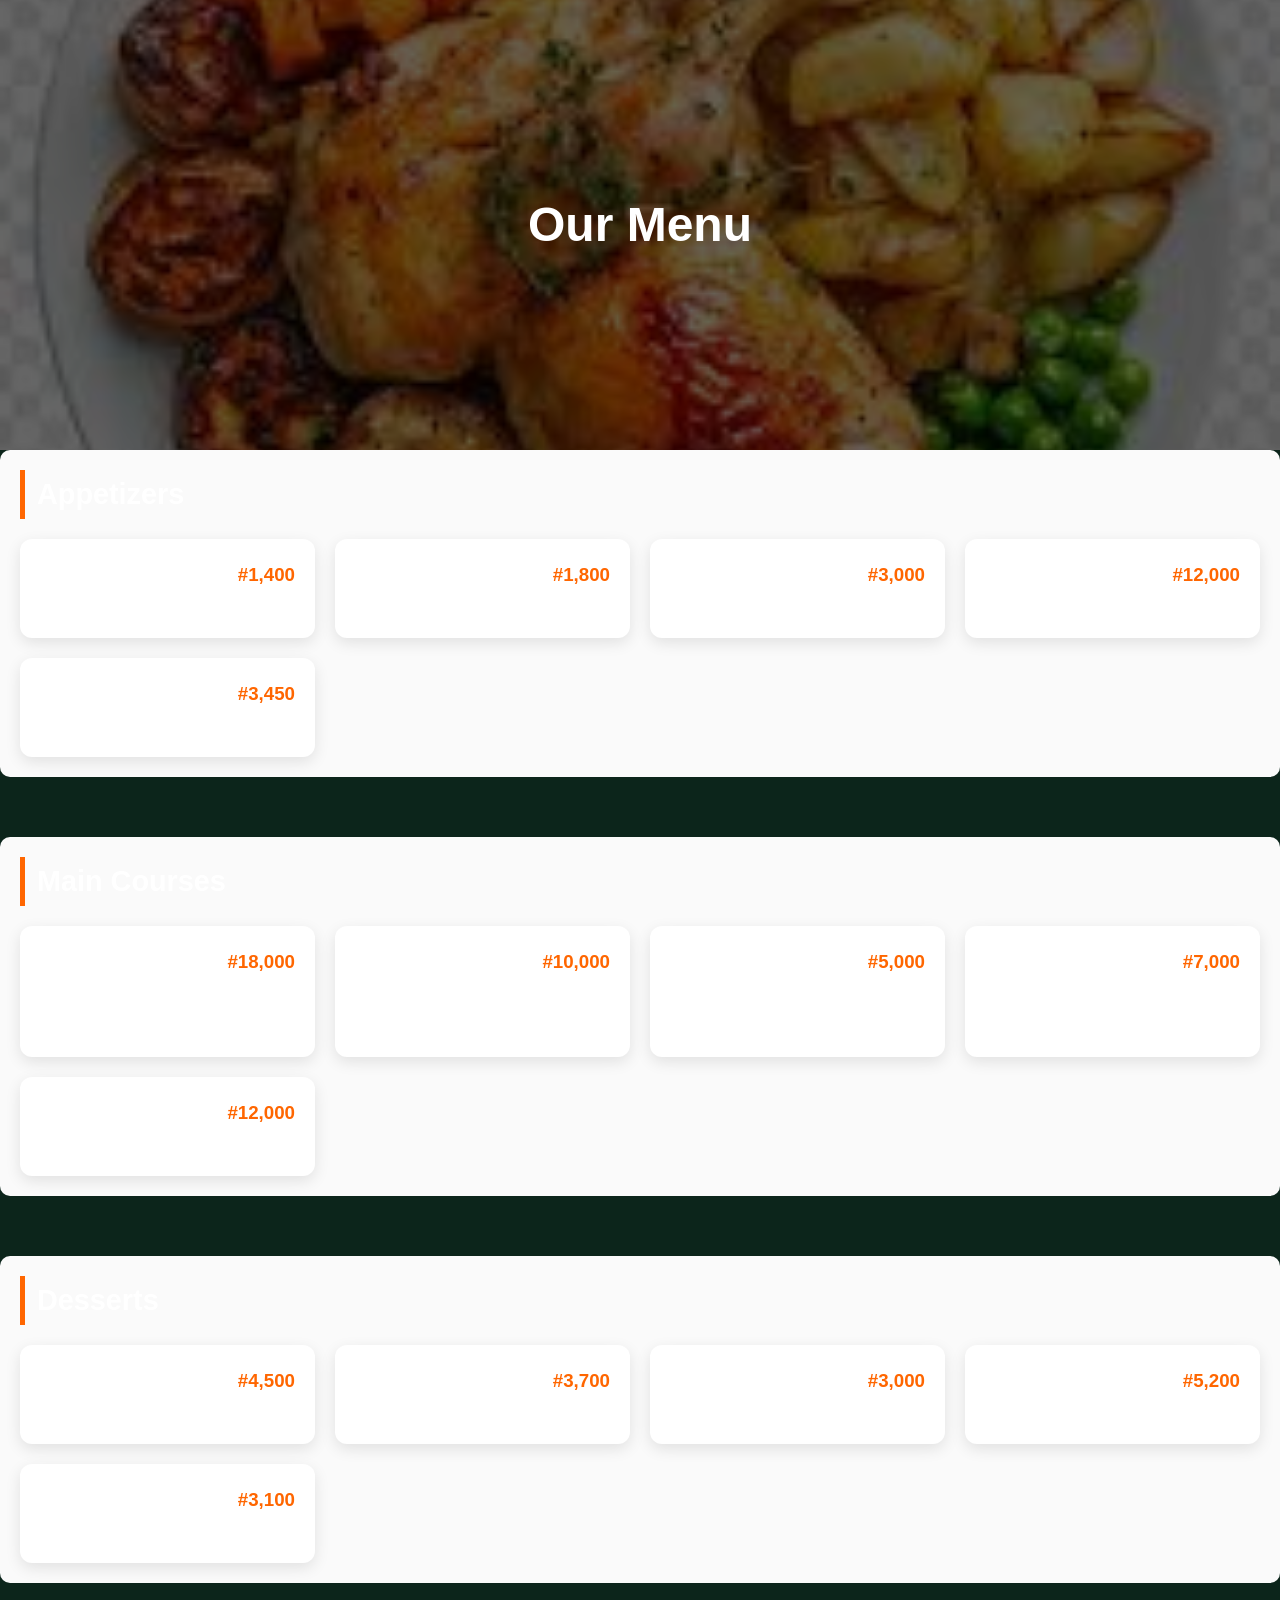
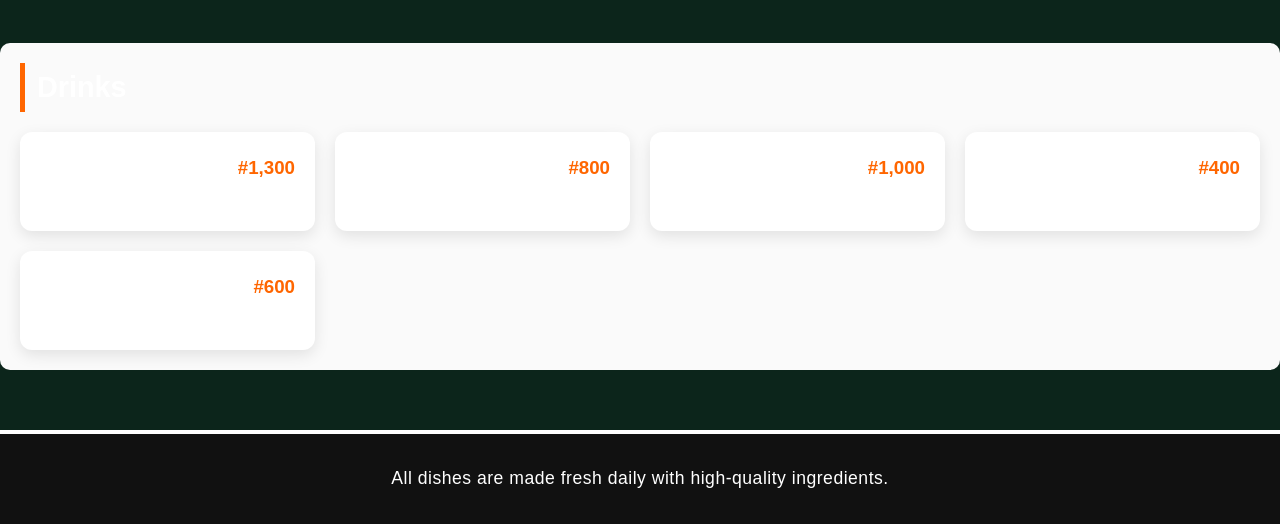
==== commit d040951d: "update category amount" ====
--- a/index.html
+++ b/index.html
@@ -8,197 +8,6 @@
     <link rel="stylesheet" href="./css/sytles.css">
 </head>
 <body>
-  <!--FONT AWESOME LINK-->
-  <link rel="stylesheet" href="https://cdnjs.cloudflare.com/ajax/libs/font-awesome/7.0.1/css/all.min.css" integrity="sha512-2SwdPD6INVrV/lHTZbO2nodKhrnDdJK9/kg2XD1r9uGqPo1cUbujc+IYdlYdEErWNu69gVcYgdxlmVmzTWnetw==" crossorigin="anonymous" referrerpolicy="no-referrer" />
-
-</head>
-<body>
-
-  <!--NAVIGATION AND HERO SECTION BY NNEKWELUGO CHIJIOKE EMMANUEL-->
-
-  <header class="nav">
-     <nav class="navbar">
-      <div class="nav-logo">
-        <span>B.Bites </span>
-        <span>Resturant</span>
-      </div>
-     <span><i class="fa-solid fa-bars"></i></span>
-      <ul class="nav-links" id="navLinks">
-        <li><a href="index.html">Home</a></li>
-        <li><a href="menu.html">Menu</a></li>
-        <li><a href="about us">About Us</a></li>
-        <li><a href="gallery.html">Gallery</a></li>
-        <li><a href="contact.html">Contact</a></li>
-      </ul>
-    </nav>
-  </header>
-
-  <main>
-
-    <!-- HERO SECTION -->
-    <section class="hero">
-      <h1>B.Bites Resturant</h1>
-      <div class="hero-image">
-      <img
-          src="images/Resturant dining image.jpg"
-          alt="Elegant fine dining table setting"/>
-      </div>
-      <div class="hero-content">
-        <p class="hero-eyebrow">Est.2021.Enugu, Nigeria</p>
-        <h1>B.Bites Resturant</h1>
-        <p>An unforgettable journey through flame, flavour, and finesse</p>
-        <div class="hero-actions">
-          <a href="menu.html" class="hero-button">Explore the Menu</a>
-        </div>
-      </div>
-    </section>
-
-    <!--WELCOME side-->
-    <section class="welcome">
-        <div>
-          <p>Our Philosophy</p>
-        </div>
-        <div class="welcome-body">
-          <h2 class="welcome-heading">
-            Food is not merely sustenance —<br/>
-            <em>it is ceremony.</em>
-          </h2>
-          <p class="welcome-text">
-            At B.Bites Resturant, every dish is a living testament to heritage and innovation. 
-            Our chefs coax elemental flavours from open-fire hearths and century-old oak 
-            smoke, crafting plates that honour the land, the sea, and the stories of those 
-            who shaped them.
-          </p>
-          <p>
-            Step inside and allow time to slow — here, a meal is a memory waiting to be made.
-          </p>
-        <div class="welcome-accent">
-          <div class="accent-number">5</div>
-          <div class="accent-label">Years of<br/>Culinary Excellence</div>
-        </div>
-      </div>
-    </section>
-
-    <!-- FEATURED DISHES-->
-    <section class="dishes">
-      <div class="container">
-        <div class="section-1">
-          <span >Signature Creations</span>
-          <h2>Dishes That Define Us</h2>
-        </div>
-        <div class="dishes-grid">
-
-          <article class="dish-1">
-            <div class="dish-img-wrap">
-              <img
-                src="images/Yam and vegetable stew.jpg"
-                alt="Yam and vegetable stew image"/>
-            </div>
-            <div class="dish-info">
-              <h3 class="dish-name">Yam and vegetable stew</h3>
-              <p class="dish-desc">Yam and vegetable stew is a Nigerian dish made by boiling cubed yam until soft, then simmering it in a rich sauce of palm oil, leafy greens (like spinach or ugu), crayfish, onions, and peppers. It is a nutritious meal often prepared in one pot, providing a soft texture with savory, leafy flavors. </p>
-              <span class="dish-price">₦32,000</span>
-            </div>
-          </article>
-
-          <article class="dish-2">
-            <div class="dish-img-wrap">
-              <img
-                src="images/stew and rice image.jpg"
-                alt="Rice and Stew image"
-              />
-            </div>
-            <div class="dish-info">
-              <h3 class="dish-name">Rice and prepared stew</h3>
-              <p class="dish-desc">Rice and stew is a staple Nigerian dish featuring fluffy white rice paired with a rich, savory tomato-based sauce, often simmered with chicken, beef, or fish. The stew is made by blending tomatoes, peppers, and onions, then frying this mixture in oil with seasonings until the oil floats to the top</p>
-              <span class="dish-price">₦18,500</span>
-            </div>
-          </article>
-
-          <article class="dish-3">
-            <div class="dish-img-wrap">
-              <img
-                src="images/Fried rice.jpg"
-                alt="Fried rice image"/>
-            </div>
-            <div class="dish-info">
-              <h3 class="dish-name">Fried Rice</h3>
-              <p class="dish-desc">Fried rice is a dish of cooked rice that has been stir-fried in a wok or a frying pan and is usually mixed with other ingredients such as eggs, vegetables, seafood, or meat. It is often eaten as a main dish or as an accompaniment to another dish. </p>
-              <span class="dish-price">₦28,000</span>
-            </div>
-          </article>
-
-          <article class="dish-4">
-            <div class="dish-img-wrap">
-              <img
-                src="images/Egusi soup with Akpu.jpg"
-                alt="Egusi soup with Akpu image" 
-                class="dish-img"
-              />
-            </div>
-              <h3 class="disish-categh-name">Egusi soap with akpu</h3>
-              <p class="dish-desc">Akpu (fermented cassava fufu) and Egusi soup is a popular Nigerian meal, particularly in Igbo cuisine, often enjoyed for its thick, rich texture. The soup is made from ground melon seeds, palm oil, vegetables, and assorted meats, while the akpu provides a soft, fermented, moldable swallow.</p>
-              <span class="dish-price">₦12,000</span>
-            </div>
-          </article>
-
-        </div>
-      </div>
-    </section>
-
-    <button>View Full Menu</button>
-    
-    <!-- HOURS & LOCATION -->
-    <section class="info-strip">
-      <div class="container info-grid">
-
-        <div class="info-block">
-          <div class="clock"><i class="fa-solid fa-clock"></i></div>
-          <h3 class="info-heading">Opening Hours</h3>
-          <ul class="info-list">
-            <li><span>Monday-Thursday</span><span>6:00 PM - 10:30 PM</span></li>
-            <li><span>Friday-Saturday</span><span>5:30 PM - 11:30 PM</span></li>
-            <li><span>Sunday</span><span>5:30 PM-10:00 PM</span></li>
-          </ul>
-          <p class="info-note">Lunch service available Sat & Sun: 12:00 PM-3:00 PM</p>
-        </div>
-
-        <div class="info-divider"></div>
-
-        <div class="info-block">
-          <div class="info-icon"><i class="fa-solid fa-info"></i></div>
-          <h3 class="info-heading">Find Us</h3>
-          <address class="info-address">
-            No 14 Independent Layout opposite eko hotel Enugu State, Nigeria.
-          </address>
-        </div>
-
-        <div class="info-divider"></div>
-
-        <div class="info-block">
-          <div class="info-icon"><i class="fa-solid fa-square-phone"></i></div>
-          <h3 class="info-heading">Contact Us</h3>
-          <p class="info-contact"><a href="tel:+2341234567890">+234 123 456 7890</a></p>
-          <p class="info-contact"><a href="mailtoB.bitesresturant@gmail.com">B.bitesresturant@gmail.com</a></p>
-          <p class="info-note">Reservations recommended for all dining</p>
-        </div>
-</div>
-    </section>
-
-  </main>
-
-  <!--  FOOTER -->
-  <footer class="footer">
-   <div class="footer-bottom">
-      <p>&copy; 2026 B.Bites Resturant. All rights reserved.</p>
-      <div class="footer-legal">
-        <a href="#">Privacy Policy</a>
-        <a href="#">Terms of Service</a>
-      </div>
-    </div>
-  </footer>
-</body>
-</html>
 
 <!-- HERO -->
 <section class="menu-hero">
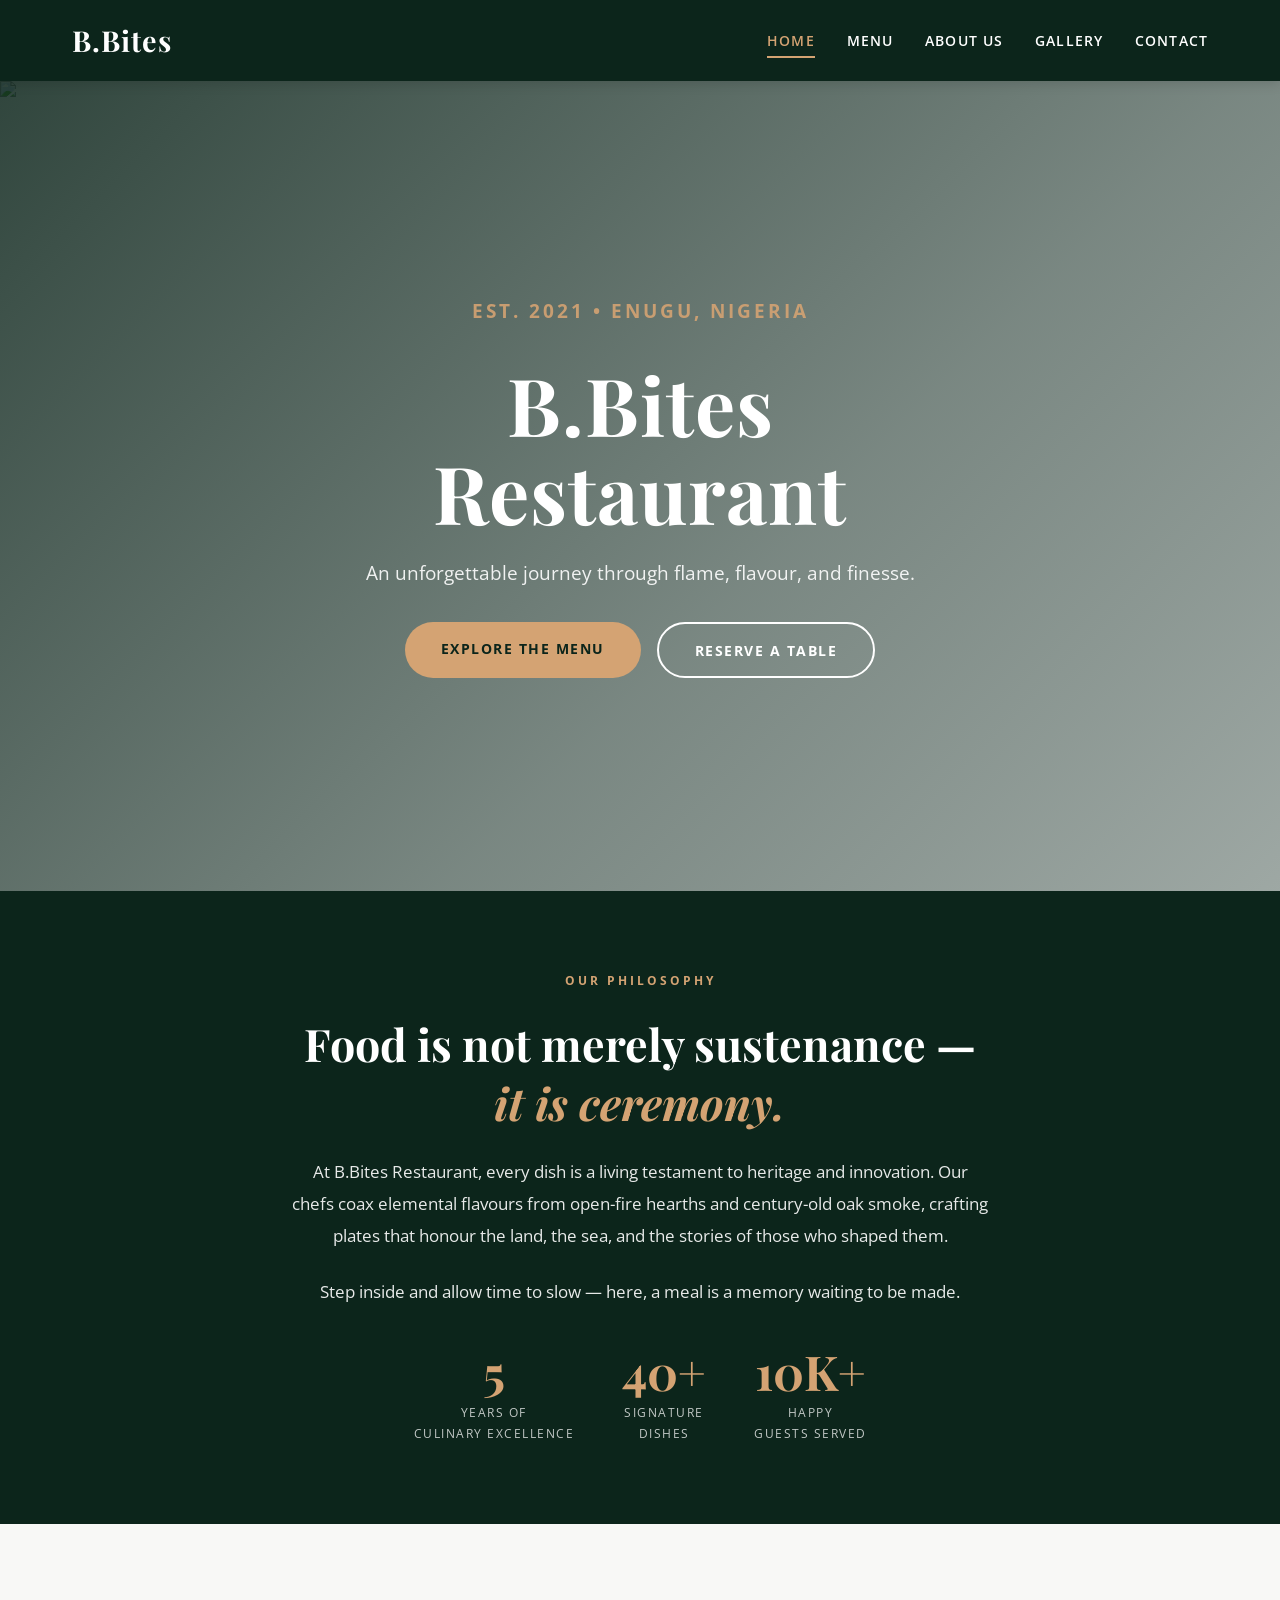
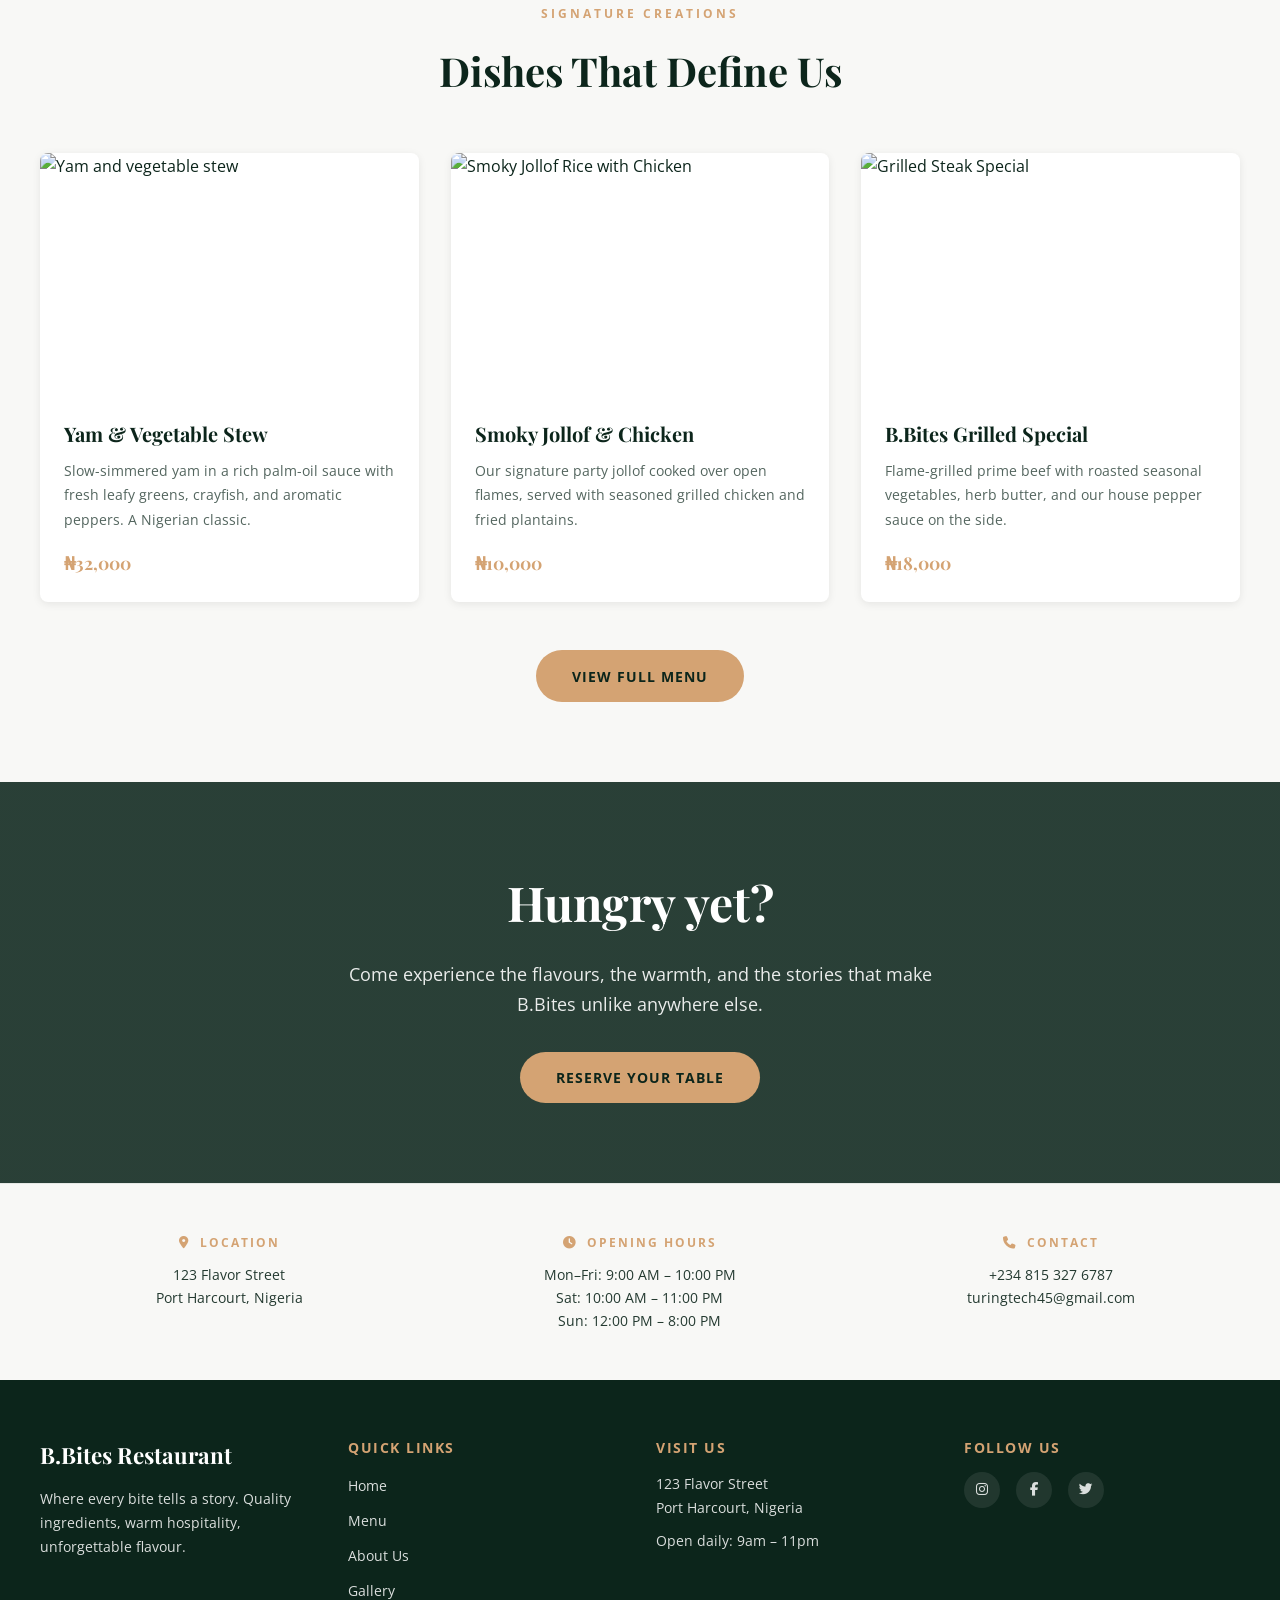
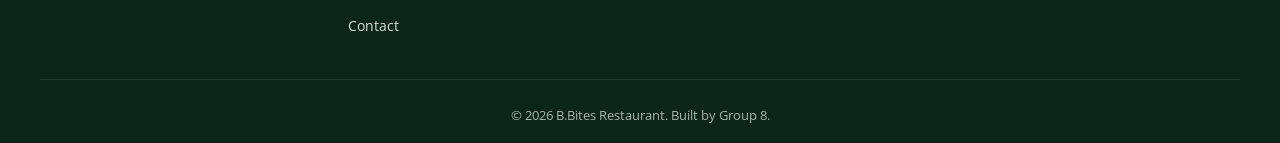
==== commit 4f4e5196: "Initial commit" ====
--- a/index.html
+++ b/index.html
@@ -3,160 +3,202 @@
 <head>
     <meta charset="UTF-8">
     <meta name="viewport" content="width=device-width, initial-scale=1.0">
-    <title>Our Menu - Urban Bites</title>
-
-    <link rel="stylesheet" href="./css/sytles.css">
+    <title>B.Bites Restaurant</title>
+    <link rel="preconnect" href="https://fonts.googleapis.com">
+    <link rel="preconnect" href="https://fonts.gstatic.com" crossorigin>
+    <link href="https://fonts.googleapis.com/css2?family=Playfair+Display:ital,wght@0,500;0,700;1,500&family=Open+Sans:wght@400;600;700&display=swap" rel="stylesheet">
+    <link rel="stylesheet" href="https://cdnjs.cloudflare.com/ajax/libs/font-awesome/6.5.0/css/all.min.css">
+    <link rel="stylesheet" href="styles.css">
 </head>
 <body>
 
-<!-- HERO -->
-<section class="menu-hero">
-    <div class="overlay">
-        <h1>Our Menu</h1>
-    </div>
-</section>
-
-<!-- MENU CONTAINER -->
-<section class="menu-container">
-
-    <!-- APPETIZERS -->
-    <div class="category">
-        <h2>Appetizers</h2>
-        <div class="grid">
-
-            <div class="card">
-                <h3>Spring Rolls <span>#1,400</span></h3>
-                <p>Crispy vegetable-filled rolls.</p>
-            </div>
-
-            <div class="card">
-                <h3>Garlic Bread <span>#1,800</span></h3>
-                <p>Buttery toasted garlic bread.</p>
-            </div>
-
-            <div class="card">
-                <h3>Chicken Wings <span>#3,000</span></h3>
-                <p>Spicy grilled chicken wings.</p>
-            </div>
-
-            <div class="card">
-                <h3>Nachos <span>#12,000</span></h3>
-                <p>Crispy chips with cheese sauce.</p>
-            </div>
-
-            <div class="card">
-                <h3>Mini Burgers <span>#3,450</span></h3>
-                <p>Bite-sized juicy burgers.</p>
-            </div>
-
-        </div>
-    </div>
-
-    <!-- MAIN COURSES -->
-    <div class="category">
-        <h2>Main Courses</h2>
-        <div class="grid">
-
-            <div class="card">
-                <h3>Grilled Chicken <span>#18,000</span></h3>
-                <p>Served with fries & salad.</p>
-            </div>
-
-            <div class="card">
-                <h3>Jollof Rice & Chicken <span>#10,000</span></h3>
-                <p>Smoky Nigerian jollof rice.</p>
-            </div>
-
-            <div class="card">
-                <h3>Beef Burger <span>#5,000</span></h3>
-                <p>Juicy beef burger with cheese.</p>
-            </div>
-
-            <div class="card">
-                <h3>Fried Rice <span>#7,000</span></h3>
-                <p>Mixed vegetable fried rice.</p>
-            </div>
-
-            <div class="card">
-                <h3>Pasta Alfredo <span>#12,000</span></h3>
-                <p>Creamy white sauce pasta.</p>
-            </div>
-
-        </div>
-    </div>
-
-    <!-- DESSERTS -->
-    <div class="category">
-        <h2>Desserts</h2>
-        <div class="grid">
-
-            <div class="card">
-                <h3>Chocolate Cake <span>#4,500</span></h3>
-                <p>Rich chocolate dessert.</p>
-            </div>
-
-            <div class="card">
-                <h3>Ice Cream <span>#3,700</span></h3>
-                <p>Vanilla, chocolate, strawberry.</p>
-            </div>
-
-            <div class="card">
-                <h3>Fruit Salad <span>#3,000</span></h3>
-                <p>Fresh seasonal fruits.</p>
-            </div>
-
-            <div class="card">
-                <h3>Cheesecake <span>#5,200</span></h3>
-                <p>Creamy baked cheesecake.</p>
-            </div>
-
-            <div class="card">
-                <h3>Donuts <span>#3,100</span></h3>
-                <p>Soft glazed donuts.</p>
-            </div>
-
-        </div>
-    </div>
-
-    <!-- DRINKS -->
-    <div class="category">
-        <h2>Drinks</h2>
-        <div class="grid">
-
-            <div class="card">
-                <h3>Fresh Juice <span>#1,300</span></h3>
-                <p>Natural fruit juice blends.</p>
-            </div>
-
-            <div class="card">
-                <h3>Soft Drinks <span>#800</span></h3>
-                <p>Coke, Fanta, Sprite.</p>
-            </div>
-
-            <div class="card">
-                <h3>Milkshake <span>#1,000</span></h3>
-                <p>Creamy vanilla & chocolate shake.</p>
-            </div>
-
-            <div class="card">
-                <h3>Water <span>#400</span></h3>
-                <p>Pure bottled mineral water.</p>
-            </div>
-
-            <div class="card">
-                <h3>Iced Tea <span>#600</span></h3>
-                <p>Chilled lemon-flavored tea.</p>
-            </div>
-
-        </div>
-    </div>
-
-</section>
-
-<!-- NOTE -->
-<section class="note">
-    <p>All dishes are made fresh daily with high-quality ingredients.</p>
-</section>
+    <!-- ============ HEADER / NAVIGATION ============ -->
+    <!-- HERO AND NAVIGATION SECTION BY NNEKWELUGO CHIJIOKE EMMANUEL -->
+    <header class="site-header">
+        <div class="nav-container">
+            <a href="index.html" class="logo">B.Bites</a>
+            <nav>
+                <ul class="nav-links" id="navLinks">
+                    <li><a href="index.html" class="active">Home</a></li>
+                    <li><a href="menu.html">Menu</a></li>
+                    <li><a href="about.html">About Us</a></li>
+                    <li><a href="gallery.html">Gallery</a></li>
+                    <li><a href="contact.html">Contact</a></li>
+                </ul>
+            </nav>
+            <button class="hamburger" id="hamburger" aria-label="Toggle menu">
+                <span></span><span></span><span></span>
+            </button>
+        </div>
+    </header>
+
+    <!-- ============ HERO ============ -->
+    <section class="hero">
+        <div class="hero-image">
+            <img src="https://images.unsplash.com/photo-1517248135467-4c7edcad34c4?w=1600&q=80" alt="Elegant B.Bites restaurant dining room">
+        </div>
+        <div class="hero-content">
+            <p class="hero-eyebrow">Est. 2021 &bull; Enugu, Nigeria</p>
+            <h1>B.Bites Restaurant</h1>
+            <p>An unforgettable journey through flame, flavour, and finesse.</p>
+            <div class="hero-actions">
+                <a href="menu.html" class="hero-button">Explore the Menu</a>
+                <a href="contact.html" class="hero-button outline">Reserve a Table</a>
+            </div>
+        </div>
+    </section>
+
+    <!-- ============ WELCOME ============ -->
+    <section class="welcome">
+        <div class="welcome-inner">
+            <p class="welcome-eyebrow">Our Philosophy</p>
+            <h2 class="welcome-heading">
+                Food is not merely sustenance —<br>
+                <em>it is ceremony.</em>
+            </h2>
+            <p class="welcome-text">
+                At B.Bites Restaurant, every dish is a living testament to heritage and innovation.
+                Our chefs coax elemental flavours from open-fire hearths and century-old oak smoke,
+                crafting plates that honour the land, the sea, and the stories of those who shaped them.
+            </p>
+            <p class="welcome-text">
+                Step inside and allow time to slow — here, a meal is a memory waiting to be made.
+            </p>
+            <div class="welcome-stats">
+                <div class="stat-item">
+                    <div class="stat-number">5</div>
+                    <div class="stat-label">Years of<br>Culinary Excellence</div>
+                </div>
+                <div class="stat-item">
+                    <div class="stat-number">40+</div>
+                    <div class="stat-label">Signature<br>Dishes</div>
+                </div>
+                <div class="stat-item">
+                    <div class="stat-number">10K+</div>
+                    <div class="stat-label">Happy<br>Guests Served</div>
+                </div>
+            </div>
+        </div>
+    </section>
+
+    <!-- ============ FEATURED DISHES ============ -->
+    <!-- FEATURED DISHES SECTION BY NNEKWELUGO CHIJIOKE EMMANUEL -->
+    <section class="dishes">
+        <div class="section-header">
+            <span class="section-eyebrow">Signature Creations</span>
+            <h2>Dishes That Define Us</h2>
+        </div>
+
+        <div class="dishes-grid">
+
+            <article class="dish-card">
+                <div class="dish-img-wrap">
+                    <img src="https://images.unsplash.com/photo-1565557623262-b51c2513a641?w=600&q=80" alt="Yam and vegetable stew">
+                </div>
+                <div class="dish-info">
+                    <h3 class="dish-name">Yam & Vegetable Stew</h3>
+                    <p class="dish-desc">Slow-simmered yam in a rich palm-oil sauce with fresh leafy greens, crayfish, and aromatic peppers. A Nigerian classic.</p>
+                    <span class="dish-price">₦32,000</span>
+                </div>
+            </article>
+
+            <article class="dish-card">
+                <div class="dish-img-wrap">
+                    <img src="https://images.unsplash.com/photo-1574484284002-952d92456975?w=600&q=80" alt="Smoky Jollof Rice with Chicken">
+                </div>
+                <div class="dish-info">
+                    <h3 class="dish-name">Smoky Jollof & Chicken</h3>
+                    <p class="dish-desc">Our signature party jollof cooked over open flames, served with seasoned grilled chicken and fried plantains.</p>
+                    <span class="dish-price">₦10,000</span>
+                </div>
+            </article>
+
+            <article class="dish-card">
+                <div class="dish-img-wrap">
+                    <img src="https://images.unsplash.com/photo-1555939594-58d7cb561ad1?w=600&q=80" alt="Grilled Steak Special">
+                </div>
+                <div class="dish-info">
+                    <h3 class="dish-name">B.Bites Grilled Special</h3>
+                    <p class="dish-desc">Flame-grilled prime beef with roasted seasonal vegetables, herb butter, and our house pepper sauce on the side.</p>
+                    <span class="dish-price">₦18,000</span>
+                </div>
+            </article>
+
+        </div>
+
+        <div style="text-align:center; margin-top: 3rem;">
+            <a href="menu.html" class="cta-btn">View Full Menu</a>
+        </div>
+    </section>
+
+    <!-- ============ CTA BANNER ============ -->
+    <section class="home-cta">
+        <h2>Hungry yet?</h2>
+        <p>Come experience the flavours, the warmth, and the stories that make B.Bites unlike anywhere else.</p>
+        <a href="contact.html" class="cta-btn">Reserve Your Table</a>
+    </section>
+
+    <!-- ============ HOURS & LOCATION ============ -->
+    <section class="info-strip">
+        <div class="info-strip-inner">
+            <div class="info-item">
+                <h4><i class="fas fa-map-marker-alt"></i> &nbsp;Location</h4>
+                <p>123 Flavor Street<br>Port Harcourt, Nigeria</p>
+            </div>
+            <div class="info-item">
+                <h4><i class="fas fa-clock"></i> &nbsp;Opening Hours</h4>
+                <p>Mon–Fri: 9:00 AM – 10:00 PM<br>Sat: 10:00 AM – 11:00 PM<br>Sun: 12:00 PM – 8:00 PM</p>
+            </div>
+            <div class="info-item">
+                <h4><i class="fas fa-phone"></i> &nbsp;Contact</h4>
+                <p>+234 815 327 6787<br>turingtech45@gmail.com</p>
+            </div>
+        </div>
+    </section>
+
+    <!-- ============ FOOTER ============ -->
+    <footer class="site-footer">
+        <div class="footer-container">
+            <div class="footer-col">
+                <h3>B.Bites Restaurant</h3>
+                <p>Where every bite tells a story. Quality ingredients, warm hospitality, unforgettable flavour.</p>
+            </div>
+            <div class="footer-col">
+                <h4>Quick Links</h4>
+                <ul>
+                    <li><a href="index.html">Home</a></li>
+                    <li><a href="menu.html">Menu</a></li>
+                    <li><a href="about.html">About Us</a></li>
+                    <li><a href="gallery.html">Gallery</a></li>
+                    <li><a href="contact.html">Contact</a></li>
+                </ul>
+            </div>
+            <div class="footer-col">
+                <h4>Visit Us</h4>
+                <p>123 Flavor Street<br>Port Harcourt, Nigeria</p>
+                <p>Open daily: 9am &ndash; 11pm</p>
+            </div>
+            <div class="footer-col">
+                <h4>Follow Us</h4>
+                <div class="footer-socials">
+                    <a href="#" aria-label="Instagram"><i class="fab fa-instagram"></i></a>
+                    <a href="#" aria-label="Facebook"><i class="fab fa-facebook-f"></i></a>
+                    <a href="#" aria-label="Twitter"><i class="fab fa-twitter"></i></a>
+                </div>
+            </div>
+        </div>
+        <div class="footer-bottom">
+            <p>&copy; 2026 B.Bites Restaurant. Built by Group 8.</p>
+        </div>
+    </footer>
+
+    <script>
+        const hamburger = document.getElementById('hamburger');
+        const navLinks = document.getElementById('navLinks');
+        hamburger.addEventListener('click', () => {
+            navLinks.classList.toggle('open');
+        });
+    </script>
 
 </body>
-</html>+</html>
--- a/styles.css
+++ b/styles.css
@@ -0,0 +1,1384 @@
+/* =====================================================
+   B.BITES RESTAURANT - UNIFIED STYLESHEET
+   Team Colors: rgba(12, 37, 27) + White + Accent Gold
+   Group 8 - CSS Project Stream 1
+   
+   Authors:
+   - Nnekwelugo Chijioke Emmanuel  : Home Page (Hero, Navigation, Featured Dishes)
+   - Nevo Samuel Prosper            : Menu Page (Hero, Menu Sections, Cards)
+   - Aliozor Emmanuel               : About Us Page (Story, Mission, Chef, Gallery, Awards)
+   - Nwagbara Blessing Chiamaka     : Contact Page (Form, Socials, Map)
+   - Kenechukwu Kingsly Nwobu       : Gallery Page (Hero, Filter Tabs, Gallery Grid, Footer)
+   ===================================================== */
+
+/* ============ RESET ============ */
+*, *::before, *::after {
+    margin: 0;
+    padding: 0;
+    box-sizing: border-box;
+}
+
+/* ============ CSS VARIABLES ============ */
+:root {
+    --dark-green: rgba(12, 37, 27, 1);
+    --dark-green-90: rgba(12, 37, 27, 0.9);
+    --dark-green-70: rgba(12, 37, 27, 0.7);
+    --dark-green-50: rgba(12, 37, 27, 0.5);
+    --white: #ffffff;
+    --light-bg: #f8f8f6;
+    --accent: #d4a373;
+    --accent-hover: #c49060;
+    --text-light: rgba(255,255,255,0.85);
+    --heading-font: 'Playfair Display', serif;
+    --body-font: 'Open Sans', sans-serif;
+    --shadow-sm: 0 2px 8px rgba(0,0,0,0.08);
+    --shadow-md: 0 4px 16px rgba(0,0,0,0.12);
+    --shadow-lg: 0 8px 30px rgba(0,0,0,0.2);
+    --radius: 8px;
+    --transition: 0.3s ease;
+}
+
+/* ============ BASE ============ */
+html { scroll-behavior: smooth; }
+
+body {
+    font-family: var(--body-font);
+    color: var(--dark-green);
+    background-color: var(--white);
+    line-height: 1.7;
+    font-size: 16px;
+    -webkit-font-smoothing: antialiased;
+    overflow-x: hidden;
+}
+
+img { display: block; max-width: 100%; height: auto; }
+a { text-decoration: none; color: inherit; transition: color var(--transition); }
+ul { list-style: none; }
+
+.container {
+    width: 90%;
+    max-width: 1200px;
+    margin: 0 auto;
+}
+
+/* ============================================================
+   HEADER / NAVIGATION
+   (Consistent across all pages)
+   ============================================================ */
+.site-header {
+    background-color: var(--dark-green);
+    color: var(--white);
+    position: sticky;
+    top: 0;
+    z-index: 1000;
+    box-shadow: 0 2px 12px rgba(0,0,0,0.15);
+}
+
+.nav-container {
+    max-width: 1200px;
+    margin: 0 auto;
+    padding: 1rem 2rem;
+    display: flex;
+    justify-content: space-between;
+    align-items: center;
+}
+
+.logo {
+    font-family: var(--heading-font);
+    font-size: 1.8rem;
+    font-weight: 700;
+    color: var(--white);
+    letter-spacing: 1px;
+    display: flex;
+    align-items: center;
+    gap: 0.5rem;
+}
+
+.logo span.logo-badge {
+    background-color: #e85d5d;
+    color: var(--white);
+    font-family: var(--body-font);
+    font-size: 0.75rem;
+    font-weight: 600;
+    padding: 0.2rem 0.5rem;
+    border-radius: 5px;
+    letter-spacing: 0.5px;
+}
+
+.nav-links {
+    display: flex;
+    gap: 2rem;
+    align-items: center;
+}
+
+.nav-links a {
+    color: var(--white);
+    font-size: 0.88rem;
+    font-weight: 600;
+    padding: 0.5rem 0;
+    position: relative;
+    letter-spacing: 0.08em;
+    text-transform: uppercase;
+    transition: color var(--transition);
+}
+
+.nav-links a::after {
+    content: '';
+    position: absolute;
+    bottom: 0;
+    left: 0;
+    width: 0;
+    height: 2px;
+    background-color: var(--accent);
+    transition: width var(--transition);
+}
+
+.nav-links a:hover::after,
+.nav-links a.active::after { width: 100%; }
+.nav-links a.active { color: var(--accent); }
+
+/* Hamburger */
+.hamburger {
+    display: none;
+    flex-direction: column;
+    gap: 5px;
+    cursor: pointer;
+    background: none;
+    border: none;
+    padding: 4px;
+}
+
+.hamburger span {
+    width: 25px;
+    height: 3px;
+    background-color: var(--white);
+    border-radius: 2px;
+    transition: var(--transition);
+    display: block;
+}
+
+/* ============================================================
+   FOOTER (Consistent across all pages)
+   ============================================================ */
+.site-footer {
+    background-color: var(--dark-green);
+    color: var(--white);
+    padding: 3.5rem 2rem 1rem;
+}
+
+.footer-container {
+    max-width: 1200px;
+    margin: 0 auto;
+    display: grid;
+    grid-template-columns: repeat(4, 1fr);
+    gap: 2rem;
+    margin-bottom: 2rem;
+}
+
+.footer-col h3 {
+    font-family: var(--heading-font);
+    font-size: 1.4rem;
+    margin-bottom: 0.75rem;
+}
+
+.footer-col h4 {
+    font-size: 0.85rem;
+    margin-bottom: 0.75rem;
+    letter-spacing: 1.5px;
+    text-transform: uppercase;
+    color: var(--accent);
+    font-weight: 700;
+}
+
+.footer-col p {
+    font-size: 0.9rem;
+    line-height: 1.7;
+    opacity: 0.85;
+    margin-bottom: 0.5rem;
+}
+
+.footer-col ul li { margin-bottom: 0.5rem; }
+
+.footer-col ul li a {
+    font-size: 0.9rem;
+    opacity: 0.85;
+    transition: opacity var(--transition), color var(--transition);
+}
+
+.footer-col ul li a:hover { opacity: 1; color: var(--accent); }
+
+.footer-socials { display: flex; gap: 1rem; margin-top: 0.5rem; }
+
+.footer-socials a {
+    width: 36px;
+    height: 36px;
+    border-radius: 50%;
+    background-color: rgba(255,255,255,0.1);
+    display: flex;
+    align-items: center;
+    justify-content: center;
+    font-size: 0.85rem;
+    transition: background-color var(--transition), color var(--transition);
+    color: var(--white);
+    opacity: 0.85;
+}
+
+.footer-socials a:hover {
+    background-color: var(--accent);
+    color: var(--dark-green);
+    opacity: 1;
+}
+
+.footer-bottom {
+    text-align: center;
+    padding-top: 1.5rem;
+    border-top: 1px solid rgba(255,255,255,0.15);
+    font-size: 0.82rem;
+    opacity: 0.65;
+    max-width: 1200px;
+    margin: 0 auto;
+}
+
+/* ============================================================
+   HOME PAGE (index.html)
+   HERO & NAVIGATION — Nnekwelugo Chijioke Emmanuel
+   ============================================================ */
+
+/* Hero */
+.hero {
+    position: relative;
+    min-height: 90vh;
+    display: flex;
+    align-items: center;
+    justify-content: center;
+    overflow: hidden;
+    color: var(--white);
+}
+
+.hero-image {
+    position: absolute;
+    inset: 0;
+    z-index: 0;
+}
+
+.hero-image img {
+    width: 100%;
+    height: 100%;
+    object-fit: cover;
+    object-position: center;
+}
+
+.hero-image::after {
+    content: '';
+    position: absolute;
+    inset: 0;
+    background: linear-gradient(135deg, rgba(12,37,27,0.85) 0%, rgba(12,37,27,0.55) 60%, rgba(12,37,27,0.4) 100%);
+}
+
+.hero-content {
+    position: relative;
+    z-index: 1;
+    max-width: 700px;
+    padding: 2rem;
+    text-align: center;
+}
+
+.hero-eyebrow {
+    font-size: 0.8rem;
+    letter-spacing: 3px;
+    text-transform: uppercase;
+    color: var(--accent);
+    font-weight: 700;
+    margin-bottom: 1rem;
+    opacity: 0.95;
+}
+
+.hero-content h1 {
+    font-family: var(--heading-font);
+    font-size: clamp(2.8rem, 7vw, 5rem);
+    font-weight: 700;
+    line-height: 1.1;
+    margin-bottom: 1.2rem;
+    letter-spacing: 1px;
+}
+
+.hero-content p {
+    font-size: clamp(1rem, 2vw, 1.2rem);
+    opacity: 0.9;
+    margin-bottom: 2rem;
+    line-height: 1.8;
+}
+
+.hero-actions { display: flex; gap: 1rem; justify-content: center; flex-wrap: wrap; }
+
+.hero-button {
+    display: inline-block;
+    padding: 0.9rem 2.25rem;
+    background-color: var(--accent);
+    color: var(--dark-green);
+    font-weight: 700;
+    font-size: 0.85rem;
+    letter-spacing: 1.5px;
+    text-transform: uppercase;
+    border-radius: 30px;
+    transition: all var(--transition);
+}
+
+.hero-button:hover {
+    background-color: var(--white);
+    transform: translateY(-3px);
+    box-shadow: var(--shadow-lg);
+}
+
+.hero-button.outline {
+    background-color: transparent;
+    border: 2px solid var(--white);
+    color: var(--white);
+}
+
+.hero-button.outline:hover {
+    background-color: var(--white);
+    color: var(--dark-green);
+}
+
+/* Welcome Section */
+.welcome {
+    background-color: var(--dark-green);
+    color: var(--white);
+    padding: 5rem 2rem;
+}
+
+.welcome-inner {
+    max-width: 900px;
+    margin: 0 auto;
+    text-align: center;
+}
+
+.welcome-eyebrow {
+    font-size: 0.75rem;
+    letter-spacing: 3px;
+    text-transform: uppercase;
+    color: var(--accent);
+    font-weight: 700;
+    margin-bottom: 1.5rem;
+}
+
+.welcome-heading {
+    font-family: var(--heading-font);
+    font-size: clamp(1.8rem, 4vw, 2.8rem);
+    font-weight: 700;
+    line-height: 1.3;
+    margin-bottom: 1.5rem;
+}
+
+.welcome-heading em {
+    font-style: italic;
+    color: var(--accent);
+}
+
+.welcome-text {
+    font-size: 1.05rem;
+    line-height: 1.9;
+    opacity: 0.9;
+    max-width: 700px;
+    margin: 0 auto 1.5rem;
+}
+
+.welcome-stats {
+    display: flex;
+    gap: 3rem;
+    justify-content: center;
+    margin-top: 2.5rem;
+    flex-wrap: wrap;
+}
+
+.stat-item { text-align: center; }
+
+.stat-number {
+    font-family: var(--heading-font);
+    font-size: 3rem;
+    font-weight: 700;
+    color: var(--accent);
+    line-height: 1;
+}
+
+.stat-label {
+    font-size: 0.78rem;
+    text-transform: uppercase;
+    letter-spacing: 1.5px;
+    opacity: 0.75;
+    margin-top: 0.4rem;
+}
+
+/* Featured Dishes */
+.dishes {
+    padding: 5rem 2rem;
+    background-color: var(--light-bg);
+}
+
+.section-header {
+    text-align: center;
+    margin-bottom: 3rem;
+}
+
+.section-eyebrow {
+    display: block;
+    font-size: 0.75rem;
+    letter-spacing: 3px;
+    text-transform: uppercase;
+    color: var(--accent);
+    font-weight: 700;
+    margin-bottom: 0.75rem;
+}
+
+.section-header h2 {
+    font-family: var(--heading-font);
+    font-size: clamp(1.8rem, 4vw, 2.5rem);
+    color: var(--dark-green);
+}
+
+.dishes-grid {
+    display: grid;
+    grid-template-columns: repeat(3, 1fr);
+    gap: 2rem;
+    max-width: 1200px;
+    margin: 0 auto;
+}
+
+.dish-card {
+    background: var(--white);
+    border-radius: var(--radius);
+    overflow: hidden;
+    box-shadow: var(--shadow-sm);
+    transition: transform var(--transition), box-shadow var(--transition);
+}
+
+.dish-card:hover {
+    transform: translateY(-6px);
+    box-shadow: var(--shadow-lg);
+}
+
+.dish-img-wrap {
+    height: 240px;
+    overflow: hidden;
+}
+
+.dish-img-wrap img {
+    width: 100%;
+    height: 100%;
+    object-fit: cover;
+    transition: transform 0.6s ease;
+}
+
+.dish-card:hover .dish-img-wrap img { transform: scale(1.08); }
+
+.dish-info { padding: 1.5rem; }
+
+.dish-name {
+    font-family: var(--heading-font);
+    font-size: 1.25rem;
+    color: var(--dark-green);
+    margin-bottom: 0.5rem;
+}
+
+.dish-desc {
+    font-size: 0.9rem;
+    color: var(--dark-green-70);
+    line-height: 1.7;
+    margin-bottom: 1rem;
+}
+
+.dish-price {
+    font-size: 1.1rem;
+    font-weight: 700;
+    color: var(--accent);
+    font-family: var(--heading-font);
+}
+
+/* Home CTA Banner */
+.home-cta {
+    background: linear-gradient(rgba(12,37,27,0.88), rgba(12,37,27,0.88)),
+                url('https://images.unsplash.com/photo-1414235077428-338989a2e8c0?w=1600&q=80') center/cover no-repeat;
+    color: var(--white);
+    text-align: center;
+    padding: 5rem 2rem;
+}
+
+.home-cta h2 {
+    font-family: var(--heading-font);
+    font-size: clamp(2rem, 5vw, 3rem);
+    margin-bottom: 1rem;
+}
+
+.home-cta p {
+    font-size: 1.1rem;
+    opacity: 0.9;
+    margin-bottom: 2rem;
+    max-width: 600px;
+    margin-left: auto;
+    margin-right: auto;
+}
+
+/* Hours & Location strip */
+.info-strip {
+    background-color: var(--light-bg);
+    border-top: 1px solid rgba(12,37,27,0.08);
+    padding: 3rem 2rem;
+}
+
+.info-strip-inner {
+    max-width: 1200px;
+    margin: 0 auto;
+    display: grid;
+    grid-template-columns: repeat(3, 1fr);
+    gap: 2rem;
+    text-align: center;
+}
+
+.info-item h4 {
+    font-size: 0.78rem;
+    letter-spacing: 2px;
+    text-transform: uppercase;
+    color: var(--accent);
+    font-weight: 700;
+    margin-bottom: 0.6rem;
+}
+
+.info-item p { font-size: 0.9rem; color: var(--dark-green-90); line-height: 1.6; }
+
+/* ============================================================
+   MENU PAGE (menu.html)
+   Nevo Samuel Prosper
+   ============================================================ */
+.menu-hero {
+    height: 55vh;
+    min-height: 380px;
+    background:
+        linear-gradient(rgba(12,37,27,0.72), rgba(12,37,27,0.72)),
+        url('https://images.unsplash.com/photo-1504674900247-0877df9cc836?w=1600&q=80') center/cover no-repeat;
+    display: flex;
+    align-items: center;
+    justify-content: center;
+    text-align: center;
+    color: var(--white);
+}
+
+.menu-hero h1 {
+    font-family: var(--heading-font);
+    font-size: clamp(2.5rem, 6vw, 4rem);
+    margin-bottom: 0.75rem;
+}
+
+.menu-hero p { font-size: 1.1rem; opacity: 0.9; }
+
+/* Menu Tabs */
+.menu-tabs {
+    display: flex;
+    justify-content: center;
+    gap: 0.75rem;
+    padding: 2.5rem 1rem;
+    flex-wrap: wrap;
+}
+
+.tab-btn {
+    padding: 0.65rem 1.75rem;
+    border: 2px solid var(--dark-green);
+    background: transparent;
+    color: var(--dark-green);
+    font-family: var(--body-font);
+    font-size: 0.85rem;
+    font-weight: 600;
+    letter-spacing: 0.5px;
+    border-radius: 30px;
+    cursor: pointer;
+    transition: all var(--transition);
+}
+
+.tab-btn:hover,
+.tab-btn.active {
+    background-color: var(--dark-green);
+    color: var(--white);
+}
+
+/* Menu Content */
+.menu-content {
+    padding: 0 2rem 5rem;
+    max-width: 1200px;
+    margin: 0 auto;
+}
+
+.category {
+    margin-bottom: 4rem;
+}
+
+.category h2 {
+    font-family: var(--heading-font);
+    font-size: 1.8rem;
+    color: var(--dark-green);
+    margin-bottom: 1.5rem;
+    padding-bottom: 0.75rem;
+    border-bottom: 3px solid var(--accent);
+    display: inline-block;
+}
+
+.menu-grid {
+    display: grid;
+    grid-template-columns: repeat(3, 1fr);
+    gap: 1.5rem;
+}
+
+.menu-card {
+    background: var(--white);
+    border: 1px solid rgba(12,37,27,0.08);
+    padding: 1.5rem;
+    border-radius: var(--radius);
+    box-shadow: var(--shadow-sm);
+    transition: transform var(--transition), box-shadow var(--transition);
+}
+
+.menu-card:hover {
+    transform: translateY(-5px);
+    box-shadow: var(--shadow-md);
+}
+
+.menu-card-header {
+    display: flex;
+    justify-content: space-between;
+    align-items: flex-start;
+    margin-bottom: 0.5rem;
+}
+
+.menu-card h3 {
+    font-family: var(--heading-font);
+    font-size: 1.05rem;
+    color: var(--dark-green);
+    flex: 1;
+    padding-right: 0.5rem;
+}
+
+.menu-card .price {
+    font-weight: 700;
+    color: var(--accent);
+    font-size: 1rem;
+    white-space: nowrap;
+}
+
+.menu-card p {
+    font-size: 0.88rem;
+    color: var(--dark-green-70);
+    line-height: 1.6;
+}
+
+.menu-note {
+    text-align: center;
+    padding: 2rem;
+    background-color: var(--dark-green);
+    color: var(--white);
+    font-size: 1rem;
+    font-weight: 600;
+    letter-spacing: 0.5px;
+    border-top: 4px solid var(--accent);
+}
+
+/* ============================================================
+   ABOUT US PAGE (about.html)
+   Aliozor Emmanuel
+   ============================================================ */
+.about-hero {
+    height: 55vh;
+    min-height: 380px;
+    background:
+        linear-gradient(rgba(12,37,27,0.65), rgba(12,37,27,0.65)),
+        url('https://images.unsplash.com/photo-1600891964092-4316c288032e?w=1600&q=80') center/cover no-repeat;
+    display: flex;
+    align-items: center;
+    justify-content: center;
+    text-align: center;
+    color: var(--white);
+    padding: 0 1.5rem;
+}
+
+.about-hero h1 {
+    font-family: var(--heading-font);
+    font-size: clamp(2.5rem, 6vw, 4rem);
+    margin-bottom: 0.75rem;
+}
+
+.about-hero p { font-size: 1.1rem; opacity: 0.9; }
+
+.about-section {
+    padding: 5rem 2rem;
+}
+
+.about-section:nth-child(even) { background-color: var(--light-bg); }
+
+.story-grid,
+.mission-grid {
+    max-width: 1100px;
+    margin: 0 auto;
+    display: grid;
+    grid-template-columns: 1fr 1fr;
+    gap: 4rem;
+    align-items: center;
+}
+
+.story-text h2, .mission-text h2 {
+    font-family: var(--heading-font);
+    font-size: clamp(1.6rem, 3vw, 2.2rem);
+    color: var(--dark-green);
+    margin-bottom: 1.25rem;
+}
+
+.story-text p, .mission-text p {
+    font-size: 0.95rem;
+    color: var(--dark-green-90);
+    line-height: 1.9;
+    margin-bottom: 1rem;
+}
+
+.story-img, .mission-img {
+    border-radius: var(--radius);
+    overflow: hidden;
+    box-shadow: var(--shadow-lg);
+}
+
+.story-img img, .mission-img img {
+    width: 100%;
+    height: 420px;
+    object-fit: cover;
+    transition: transform 0.5s ease;
+}
+
+.story-img:hover img, .mission-img:hover img { transform: scale(1.04); }
+
+/* Chef Section */
+.chef-section {
+    padding: 5rem 2rem;
+    background-color: var(--dark-green);
+    color: var(--white);
+}
+
+.chef-inner {
+    max-width: 1100px;
+    margin: 0 auto;
+}
+
+.chef-section .section-header h2 { color: var(--white); }
+
+.chef-box {
+    display: grid;
+    grid-template-columns: 280px 1fr;
+    gap: 3rem;
+    align-items: center;
+    margin-top: 2rem;
+    background: rgba(255,255,255,0.06);
+    border-radius: var(--radius);
+    padding: 2.5rem;
+}
+
+.chef-box img {
+    width: 100%;
+    height: 320px;
+    object-fit: cover;
+    border-radius: var(--radius);
+    box-shadow: var(--shadow-lg);
+    transition: transform 0.4s ease;
+}
+
+.chef-box img:hover { transform: scale(1.03); }
+
+.chef-info h3 {
+    font-family: var(--heading-font);
+    font-size: 1.8rem;
+    margin-bottom: 0.5rem;
+    color: var(--accent);
+}
+
+.chef-info .chef-title {
+    font-size: 0.8rem;
+    letter-spacing: 2px;
+    text-transform: uppercase;
+    opacity: 0.7;
+    margin-bottom: 1.25rem;
+}
+
+.chef-info p {
+    font-size: 0.95rem;
+    line-height: 1.9;
+    opacity: 0.9;
+    margin-bottom: 0.75rem;
+}
+
+/* About Gallery */
+.about-gallery-section {
+    padding: 5rem 2rem;
+    background-color: var(--light-bg);
+}
+
+.about-gallery-grid {
+    max-width: 1100px;
+    margin: 2rem auto 0;
+    display: grid;
+    grid-template-columns: repeat(4, 1fr);
+    gap: 1.25rem;
+}
+
+.about-gallery-grid img {
+    width: 100%;
+    height: 220px;
+    object-fit: cover;
+    border-radius: var(--radius);
+    transition: transform 0.4s ease, box-shadow 0.4s ease;
+    box-shadow: var(--shadow-sm);
+}
+
+.about-gallery-grid img:hover {
+    transform: scale(1.05);
+    box-shadow: var(--shadow-lg);
+}
+
+/* Awards */
+.awards-section {
+    padding: 5rem 2rem;
+    background-color: var(--dark-green);
+    color: var(--white);
+    text-align: center;
+}
+
+.awards-section .section-header h2 { color: var(--white); }
+
+.awards-list {
+    display: flex;
+    gap: 2rem;
+    justify-content: center;
+    flex-wrap: wrap;
+    margin-top: 2.5rem;
+}
+
+.award-item {
+    background: rgba(255,255,255,0.07);
+    border: 1px solid rgba(255,255,255,0.12);
+    border-radius: var(--radius);
+    padding: 1.75rem 2rem;
+    min-width: 200px;
+    transition: background var(--transition), transform var(--transition);
+}
+
+.award-item:hover {
+    background: rgba(255,255,255,0.12);
+    transform: translateY(-4px);
+}
+
+.award-icon { font-size: 2.2rem; margin-bottom: 0.75rem; }
+
+.award-item h4 {
+    font-family: var(--heading-font);
+    font-size: 1rem;
+    color: var(--accent);
+    margin-bottom: 0.4rem;
+}
+
+.award-item p { font-size: 0.85rem; opacity: 0.75; }
+
+/* ============================================================
+   GALLERY PAGE (gallery.html)
+   KENECHUKWU KINGSLY NWOBU
+   ============================================================ */
+.gallery-hero {
+    height: 60vh;
+    min-height: 400px;
+    background:
+        linear-gradient(rgba(12,37,27,0.65), rgba(12,37,27,0.75)),
+        url('https://images.unsplash.com/photo-1414235077428-338989a2e8c0?w=1600&q=80') center/cover no-repeat;
+    display: flex;
+    align-items: center;
+    justify-content: center;
+    text-align: center;
+    color: var(--white);
+    padding: 0 1.5rem;
+}
+
+.gallery-hero h1 {
+    font-family: var(--heading-font);
+    font-size: clamp(2.5rem, 6vw, 4.5rem);
+    font-weight: 700;
+    margin-bottom: 1rem;
+    letter-spacing: 2px;
+}
+
+.gallery-hero p {
+    font-size: clamp(1rem, 2vw, 1.25rem);
+    opacity: 0.95;
+    letter-spacing: 0.5px;
+}
+
+/* Gallery Intro */
+.gallery-intro {
+    max-width: 800px;
+    margin: 0 auto;
+    padding: 4rem 2rem 2rem;
+    text-align: center;
+}
+
+.gallery-intro h2 {
+    font-family: var(--heading-font);
+    font-size: clamp(1.8rem, 4vw, 2.5rem);
+    color: var(--dark-green);
+    margin-bottom: 1rem;
+}
+
+.gallery-intro p {
+    font-size: 1.05rem;
+    color: var(--dark-green-90);
+    line-height: 1.8;
+}
+
+/* Filter Tabs */
+.filter-section { padding: 2rem 1rem 3rem; }
+
+.filter-tabs {
+    display: flex;
+    justify-content: center;
+    flex-wrap: wrap;
+    gap: 0.75rem;
+    max-width: 800px;
+    margin: 0 auto;
+}
+
+.filter-btn {
+    padding: 0.65rem 1.5rem;
+    background-color: transparent;
+    border: 2px solid var(--dark-green);
+    color: var(--dark-green);
+    font-family: var(--body-font);
+    font-size: 0.9rem;
+    font-weight: 600;
+    letter-spacing: 0.5px;
+    border-radius: 30px;
+    cursor: pointer;
+    transition: all var(--transition);
+}
+
+.filter-btn:hover { background-color: var(--dark-green-90); color: var(--white); }
+.filter-btn.active { background-color: var(--dark-green); color: var(--white); }
+
+/* Gallery Grid */
+.gallery-section {
+    max-width: 1300px;
+    margin: 0 auto;
+    padding: 0 2rem 5rem;
+}
+
+.gallery-grid {
+    display: grid;
+    grid-template-columns: repeat(4, 1fr);
+    gap: 1.25rem;
+}
+
+.gallery-item {
+    position: relative;
+    overflow: hidden;
+    border-radius: var(--radius);
+    aspect-ratio: 1 / 1;
+    cursor: pointer;
+    box-shadow: var(--shadow-sm);
+    transition: transform var(--transition), box-shadow var(--transition);
+}
+
+.gallery-item img {
+    width: 100%;
+    height: 100%;
+    object-fit: cover;
+    transition: transform 0.6s ease;
+}
+
+.gallery-item:hover img { transform: scale(1.15); }
+.gallery-item:hover { box-shadow: var(--shadow-lg); }
+
+.gallery-overlay {
+    position: absolute;
+    inset: 0;
+    background: linear-gradient(to top, rgba(12,37,27,0.85) 0%, rgba(12,37,27,0.4) 50%, transparent 100%);
+    display: flex;
+    align-items: flex-end;
+    justify-content: flex-start;
+    padding: 1.25rem;
+    opacity: 0;
+    transition: opacity 0.4s ease;
+}
+
+.gallery-item:hover .gallery-overlay { opacity: 1; }
+
+.gallery-overlay span {
+    color: var(--white);
+    font-family: var(--heading-font);
+    font-size: 1.05rem;
+    font-weight: 500;
+    letter-spacing: 0.5px;
+    transform: translateY(15px);
+    transition: transform 0.4s ease;
+}
+
+.gallery-item:hover .gallery-overlay span { transform: translateY(0); }
+
+.gallery-item.hide { display: none; }
+
+/* Gallery CTA */
+.gallery-cta {
+    background-color: var(--dark-green);
+    color: var(--white);
+    text-align: center;
+    padding: 4rem 1.5rem;
+}
+
+.gallery-cta h2 {
+    font-family: var(--heading-font);
+    font-size: clamp(1.8rem, 4vw, 2.5rem);
+    margin-bottom: 0.75rem;
+}
+
+.gallery-cta p {
+    font-size: 1.1rem;
+    margin-bottom: 1.75rem;
+    opacity: 0.9;
+}
+
+/* ============================================================
+   CONTACT PAGE (contact.html)
+   Nwagbara Blessing Chiamaka
+   ============================================================ */
+.contact-hero {
+    height: 50vh;
+    min-height: 350px;
+    background:
+        linear-gradient(rgba(12,37,27,0.65), rgba(12,37,27,0.65)),
+        url('https://images.unsplash.com/photo-1600565193348-f74bd3c7ccdf?w=1600&q=80') center/cover no-repeat;
+    display: flex;
+    align-items: center;
+    justify-content: center;
+    text-align: center;
+    color: var(--white);
+    padding: 0 1.5rem;
+}
+
+.contact-hero h1 {
+    font-family: var(--heading-font);
+    font-size: clamp(2.2rem, 5vw, 3.5rem);
+    margin-bottom: 0.75rem;
+}
+
+.contact-hero p { font-size: 1.1rem; opacity: 0.9; }
+
+.contact-intro-bar {
+    background-color: var(--dark-green);
+    color: var(--white);
+    text-align: center;
+    padding: 2.5rem 2rem;
+}
+
+.contact-intro-bar h2 {
+    font-family: var(--heading-font);
+    font-size: clamp(1.6rem, 3vw, 2.2rem);
+    margin-bottom: 0.5rem;
+}
+
+.contact-intro-bar p { font-size: 1rem; opacity: 0.85; }
+
+/* Contact Layout */
+.contact-body {
+    padding: 4rem 2rem;
+    max-width: 1200px;
+    margin: 0 auto;
+}
+
+.contact-grid {
+    display: grid;
+    grid-template-columns: 1fr 1fr;
+    gap: 3rem;
+    align-items: start;
+}
+
+/* Contact Form */
+.contact-form-wrap {
+    background-color: var(--dark-green);
+    border-radius: var(--radius);
+    padding: 2.5rem;
+    color: var(--white);
+}
+
+.contact-form-wrap h3 {
+    font-family: var(--heading-font);
+    font-size: 1.5rem;
+    margin-bottom: 1.5rem;
+    color: var(--accent);
+}
+
+.form-fieldset {
+    border: 1px solid rgba(255,255,255,0.2);
+    border-radius: 5px;
+    padding: 1.5rem;
+    margin-bottom: 1.25rem;
+}
+
+.form-legend {
+    font-size: 0.9rem;
+    font-weight: 700;
+    letter-spacing: 0.5px;
+    padding: 0 0.5rem;
+    color: rgba(255,255,255,0.9);
+}
+
+.form-row {
+    display: grid;
+    grid-template-columns: 1fr 1fr;
+    gap: 1rem;
+    margin-bottom: 1rem;
+}
+
+.form-group {
+    display: flex;
+    flex-direction: column;
+    gap: 0.4rem;
+}
+
+.form-group label {
+    font-size: 0.8rem;
+    font-weight: 600;
+    color: rgba(255,255,255,0.75);
+    letter-spacing: 0.3px;
+}
+
+.form-group input,
+.form-group textarea,
+.form-group select {
+    height: 2.4rem;
+    font-size: 0.85rem;
+    border: 1px solid rgba(255,255,255,0.25);
+    border-radius: 5px;
+    outline: 0;
+    padding: 0 0.75rem;
+    background: rgba(255,255,255,0.08);
+    color: var(--white);
+    font-family: var(--body-font);
+    transition: border-color var(--transition), background var(--transition);
+}
+
+.form-group input::placeholder,
+.form-group textarea::placeholder {
+    color: rgba(255,255,255,0.4);
+}
+
+.form-group input:focus,
+.form-group textarea:focus {
+    border-color: var(--accent);
+    background: rgba(255,255,255,0.12);
+}
+
+.form-group textarea {
+    height: auto;
+    min-height: 100px;
+    padding: 0.75rem;
+    resize: vertical;
+}
+
+.form-full { grid-column: 1 / -1; }
+
+.submit-btn {
+    display: block;
+    width: 50%;
+    margin: 1.5rem auto 0;
+    padding: 0.9rem;
+    background-color: var(--accent);
+    color: var(--dark-green);
+    font-family: var(--body-font);
+    font-size: 0.95rem;
+    font-weight: 700;
+    letter-spacing: 1px;
+    text-transform: uppercase;
+    border: none;
+    border-radius: 30px;
+    cursor: pointer;
+    transition: all var(--transition);
+}
+
+.submit-btn:hover {
+    background-color: var(--white);
+    transform: translateY(-3px);
+    box-shadow: var(--shadow-md);
+}
+
+/* Contact Info Panel */
+.contact-info-panel {
+    background-color: var(--light-bg);
+    border-radius: var(--radius);
+    padding: 2.5rem;
+}
+
+.contact-info-panel h3 {
+    font-family: var(--heading-font);
+    font-size: 1.5rem;
+    color: var(--dark-green);
+    margin-bottom: 1.75rem;
+    padding-bottom: 0.75rem;
+    border-bottom: 2px solid var(--accent);
+}
+
+.info-block { margin-bottom: 1.5rem; }
+
+.info-block h4 {
+    font-size: 0.78rem;
+    letter-spacing: 2px;
+    text-transform: uppercase;
+    color: var(--accent);
+    font-weight: 700;
+    margin-bottom: 0.5rem;
+}
+
+.info-block p {
+    font-size: 0.9rem;
+    color: var(--dark-green-90);
+    line-height: 1.7;
+}
+
+.social-icons {
+    display: flex;
+    gap: 0.75rem;
+    margin-top: 0.5rem;
+}
+
+.social-icons a {
+    width: 40px;
+    height: 40px;
+    border-radius: 50%;
+    background-color: var(--dark-green);
+    color: var(--white);
+    display: flex;
+    align-items: center;
+    justify-content: center;
+    font-size: 0.85rem;
+    transition: background-color var(--transition), transform var(--transition);
+    font-weight: 700;
+}
+
+.social-icons a:hover {
+    background-color: var(--accent);
+    color: var(--dark-green);
+    transform: scale(1.1);
+}
+
+/* Map */
+.map-section {
+    padding: 0 2rem 5rem;
+    max-width: 1200px;
+    margin: 0 auto;
+}
+
+.map-section h2 {
+    font-family: var(--heading-font);
+    font-size: 1.8rem;
+    color: var(--dark-green);
+    margin-bottom: 1.25rem;
+    text-align: center;
+}
+
+.map-section iframe {
+    width: 100%;
+    height: 380px;
+    border: 0;
+    border-radius: var(--radius);
+    box-shadow: var(--shadow-md);
+}
+
+/* ============================================================
+   SHARED CTA BUTTON
+   ============================================================ */
+.cta-btn {
+    display: inline-block;
+    background-color: var(--accent);
+    color: var(--dark-green);
+    padding: 0.9rem 2.25rem;
+    font-weight: 700;
+    border-radius: 30px;
+    letter-spacing: 1px;
+    text-transform: uppercase;
+    font-size: 0.85rem;
+    transition: all var(--transition);
+}
+
+.cta-btn:hover {
+    background-color: var(--white);
+    transform: translateY(-3px);
+    box-shadow: var(--shadow-lg);
+}
+
+/* ============================================================
+   RESPONSIVE BREAKPOINTS
+   ============================================================ */
+
+/* Tablet */
+@media (max-width: 992px) {
+    .footer-container,
+    .gallery-grid,
+    .about-gallery-grid { grid-template-columns: repeat(2, 1fr); }
+
+    .dishes-grid,
+    .menu-grid { grid-template-columns: repeat(2, 1fr); }
+
+    .story-grid,
+    .mission-grid { grid-template-columns: 1fr; gap: 2rem; }
+
+    .mission-grid .mission-img { order: -1; }
+
+    .chef-box { grid-template-columns: 1fr; text-align: center; }
+
+    .contact-grid { grid-template-columns: 1fr; }
+
+    .info-strip-inner { grid-template-columns: 1fr; gap: 1.5rem; }
+}
+
+/* Mobile */
+@media (max-width: 640px) {
+    .nav-links {
+        position: absolute;
+        top: 100%;
+        left: 0;
+        right: 0;
+        background-color: var(--dark-green);
+        flex-direction: column;
+        align-items: center;
+        padding: 0;
+        gap: 0;
+        max-height: 0;
+        overflow: hidden;
+        transition: max-height 0.4s ease, padding 0.4s ease;
+    }
+
+    .nav-links.open {
+        max-height: 400px;
+        padding: 1.5rem 0;
+        gap: 1.25rem;
+    }
+
+    .hamburger { display: flex; }
+
+    .gallery-grid { grid-template-columns: 1fr; gap: 1rem; }
+
+    .about-gallery-grid { grid-template-columns: repeat(2, 1fr); }
+
+    .dishes-grid,
+    .menu-grid { grid-template-columns: 1fr; }
+
+    .gallery-hero { height: 50vh; min-height: 320px; }
+
+    .footer-container { grid-template-columns: 1fr; text-align: center; }
+
+    .footer-socials { justify-content: center; }
+
+    .filter-btn { padding: 0.55rem 1.1rem; font-size: 0.8rem; }
+
+    .form-row { grid-template-columns: 1fr; }
+
+    .welcome-stats { gap: 1.5rem; }
+
+    .submit-btn { width: 80%; }
+}
